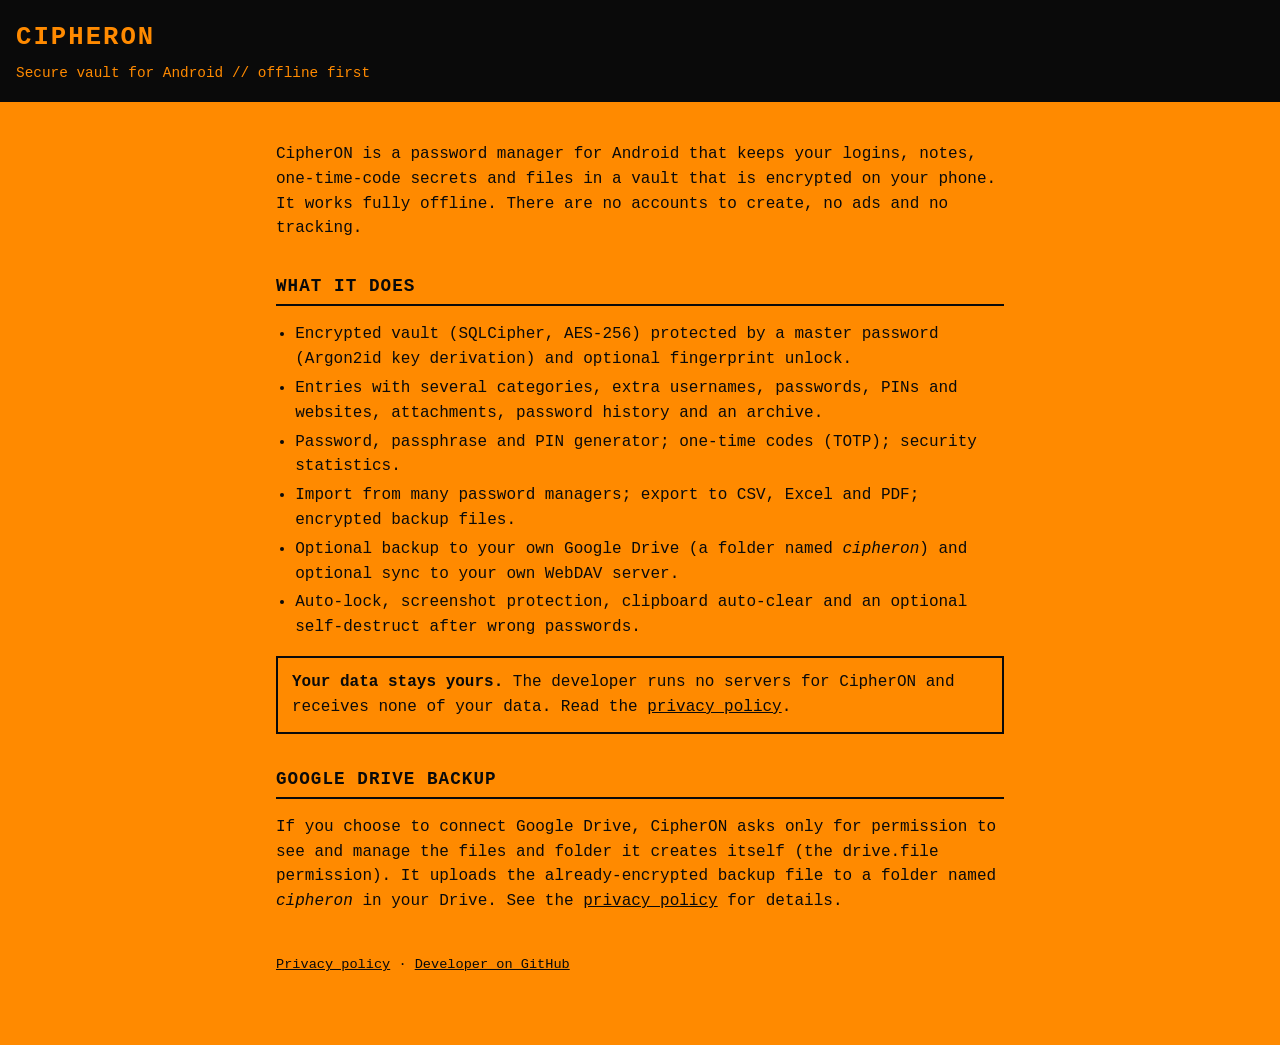
==== index.html @ db6829cb "CipherON homepage and privacy policy" ====
<!doctype html>
<html lang="en">
<head>
<meta charset="utf-8">
<meta name="viewport" content="width=device-width, initial-scale=1">
<title>CipherON - offline encrypted password manager for Android</title>
<meta name="description" content="CipherON is an offline-first password manager for Android. Your vault is encrypted on your phone; nothing is sent to the developer.">
<link rel="stylesheet" href="style.css">
</head>
<body>
<header>
  <h1>CIPHERON</h1>
  <p>Secure vault for Android // offline first</p>
</header>
<main>
  <p>CipherON is a password manager for Android that keeps your logins, notes, one-time-code secrets and files in a
  vault that is encrypted on your phone. It works fully offline. There are no accounts to create, no ads and no tracking.</p>

  <h2>What it does</h2>
  <ul>
    <li>Encrypted vault (SQLCipher, AES-256) protected by a master password (Argon2id key derivation) and optional fingerprint unlock.</li>
    <li>Entries with several categories, extra usernames, passwords, PINs and websites, attachments, password history and an archive.</li>
    <li>Password, passphrase and PIN generator; one-time codes (TOTP); security statistics.</li>
    <li>Import from many password managers; export to CSV, Excel and PDF; encrypted backup files.</li>
    <li>Optional backup to your own Google Drive (a folder named <em>cipheron</em>) and optional sync to your own WebDAV server.</li>
    <li>Auto-lock, screenshot protection, clipboard auto-clear and an optional self-destruct after wrong passwords.</li>
  </ul>

  <div class="box">
    <strong>Your data stays yours.</strong> The developer runs no servers for CipherON and receives none of your data.
    Read the <a href="privacy.html">privacy policy</a>.
  </div>

  <h2>Google Drive backup</h2>
  <p>If you choose to connect Google Drive, CipherON asks only for permission to see and manage the files and folder it
  creates itself (the <code>drive.file</code> permission). It uploads the already-encrypted backup file to a folder named
  <em>cipheron</em> in your Drive. See the <a href="privacy.html#google">privacy policy</a> for details.</p>

  <footer>
    <p><a href="privacy.html">Privacy policy</a> &middot; <a href="https://github.com/esw4">Developer on GitHub</a></p>
  </footer>
</main>
</body>
</html>
---- style.css ----
:root { --paper:#ff8a00; --ink:#0a0a0a; }
* { box-sizing: border-box; }
body { margin:0; background:var(--paper); color:var(--ink); font:16px/1.55 ui-monospace, "SF Mono", Menlo, Consolas, monospace; }
main { max-width:760px; margin:0 auto; padding:24px 16px 56px; }
header { background:var(--ink); color:var(--paper); padding:18px 16px; }
header h1 { margin:0; font-size:1.6rem; letter-spacing:.08em; }
header p { margin:4px 0 0; font-size:.9rem; }
h2 { margin:32px 0 8px; font-size:1.1rem; letter-spacing:.06em; text-transform:uppercase; border-bottom:2px solid var(--ink); padding-bottom:4px; }
a { color:var(--ink); }
ul { padding-left:1.2em; }
li { margin:4px 0; }
.box { border:2px solid var(--ink); padding:12px 14px; margin:16px 0; }
footer { margin-top:40px; font-size:.85rem; }
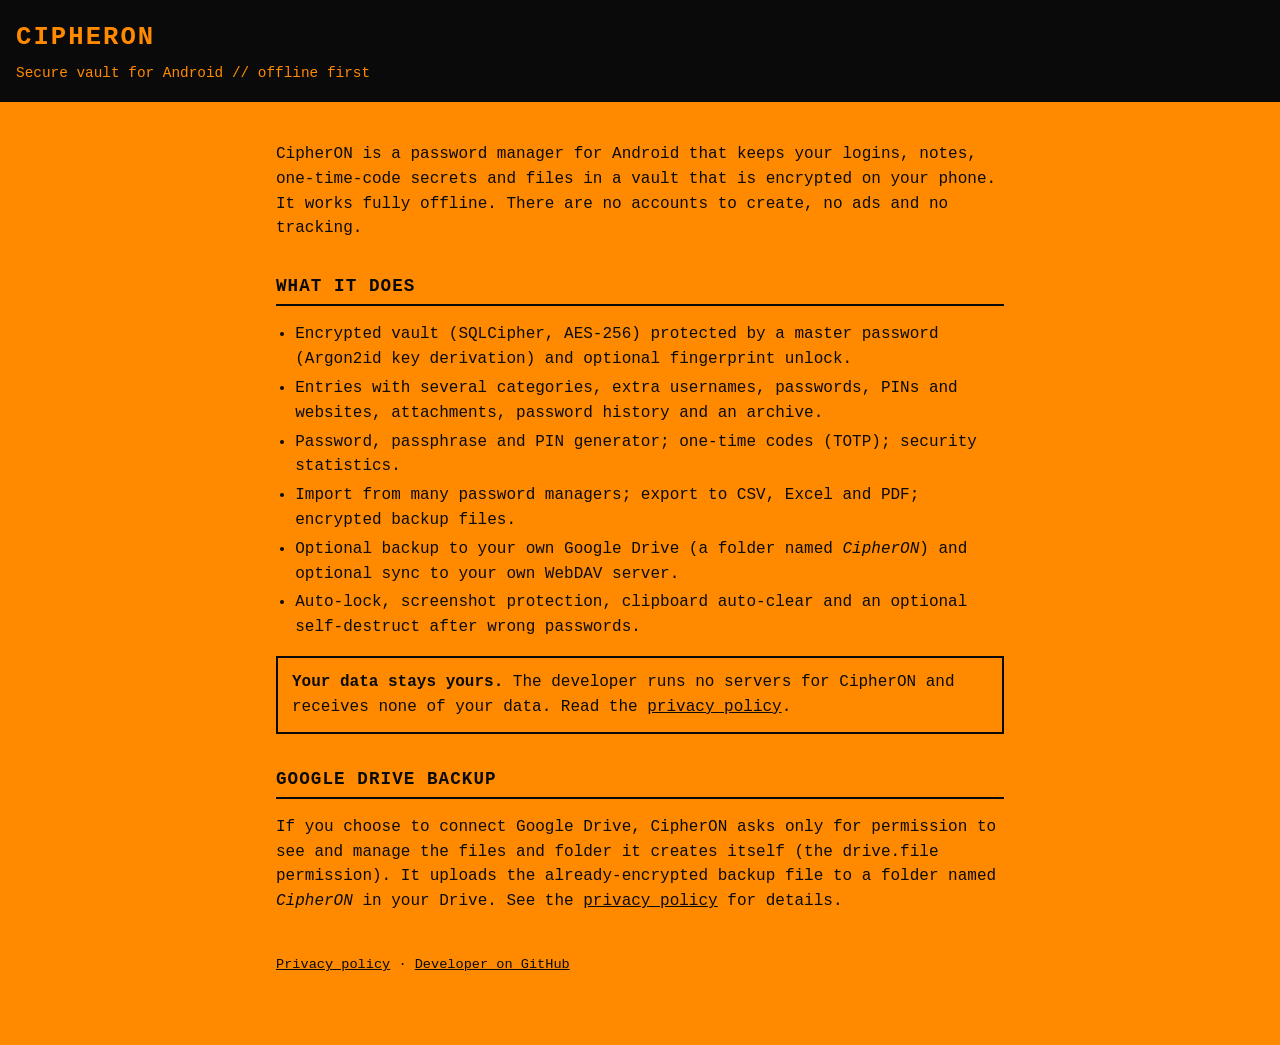
==== commit 0d531465: "Folder is named CipherON" ====
--- a/index.html
+++ b/index.html
@@ -22,7 +22,7 @@
     <li>Entries with several categories, extra usernames, passwords, PINs and websites, attachments, password history and an archive.</li>
     <li>Password, passphrase and PIN generator; one-time codes (TOTP); security statistics.</li>
     <li>Import from many password managers; export to CSV, Excel and PDF; encrypted backup files.</li>
-    <li>Optional backup to your own Google Drive (a folder named <em>cipheron</em>) and optional sync to your own WebDAV server.</li>
+    <li>Optional backup to your own Google Drive (a folder named <em>CipherON</em>) and optional sync to your own WebDAV server.</li>
     <li>Auto-lock, screenshot protection, clipboard auto-clear and an optional self-destruct after wrong passwords.</li>
   </ul>
 
@@ -34,7 +34,7 @@
   <h2>Google Drive backup</h2>
   <p>If you choose to connect Google Drive, CipherON asks only for permission to see and manage the files and folder it
   creates itself (the <code>drive.file</code> permission). It uploads the already-encrypted backup file to a folder named
-  <em>cipheron</em> in your Drive. See the <a href="privacy.html#google">privacy policy</a> for details.</p>
+  <em>CipherON</em> in your Drive. See the <a href="privacy.html#google">privacy policy</a> for details.</p>
 
   <footer>
     <p><a href="privacy.html">Privacy policy</a> &middot; <a href="https://github.com/esw4">Developer on GitHub</a></p>
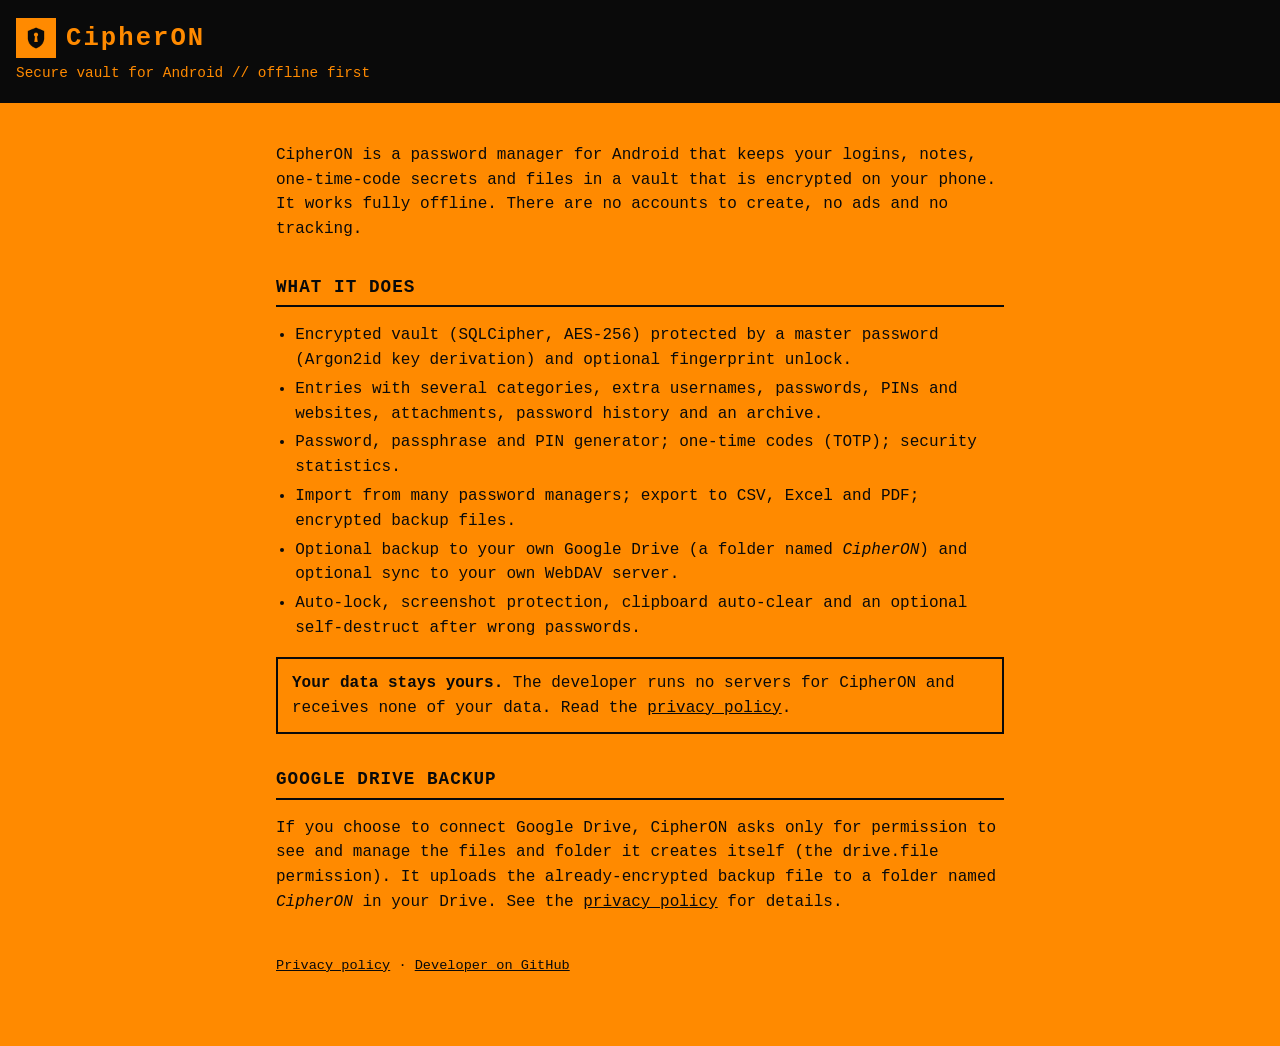
==== commit 972a30d3: "Show app name and logo in the header" ====
--- a/index.html
+++ b/index.html
@@ -9,7 +9,7 @@
 </head>
 <body>
 <header>
-  <h1>CIPHERON</h1>
+  <h1><img src="logo.png" alt="" width="40" height="40" style="vertical-align:middle;margin-right:10px">CipherON</h1>
   <p>Secure vault for Android // offline first</p>
 </header>
 <main>
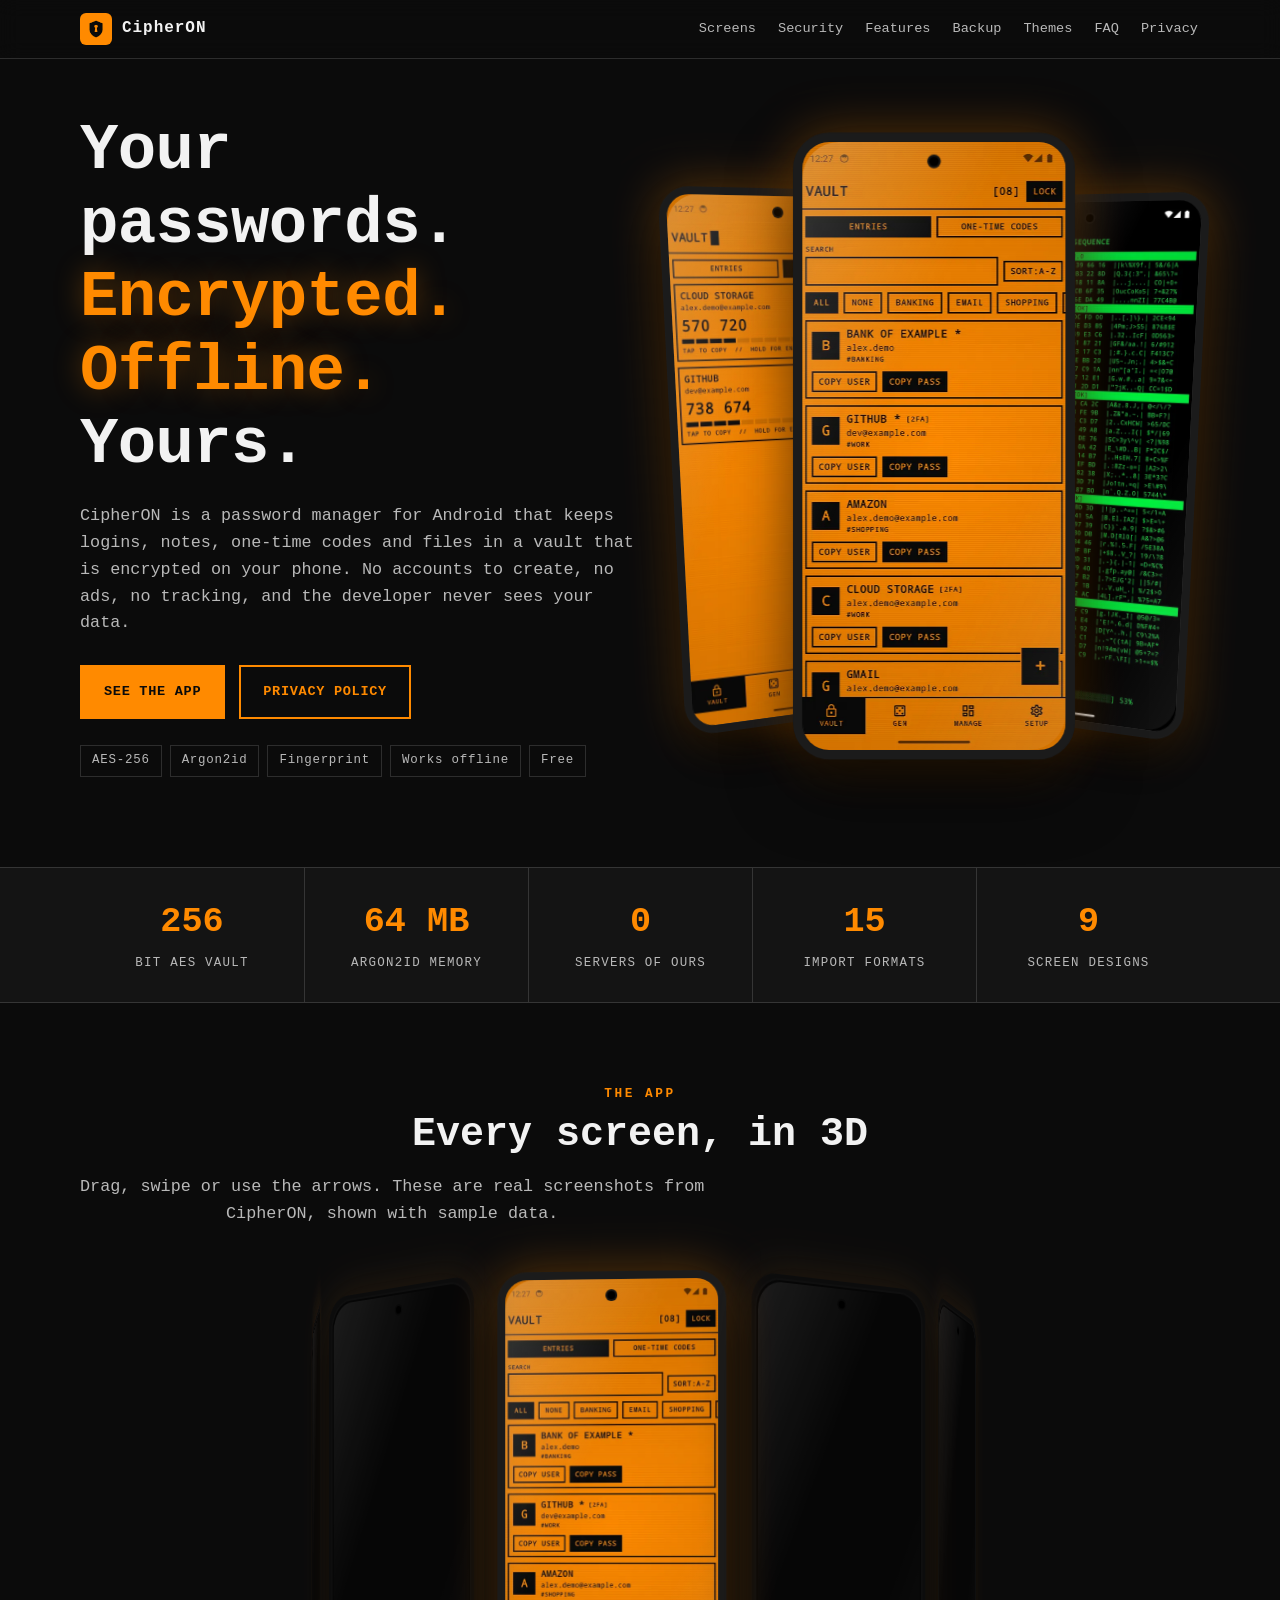
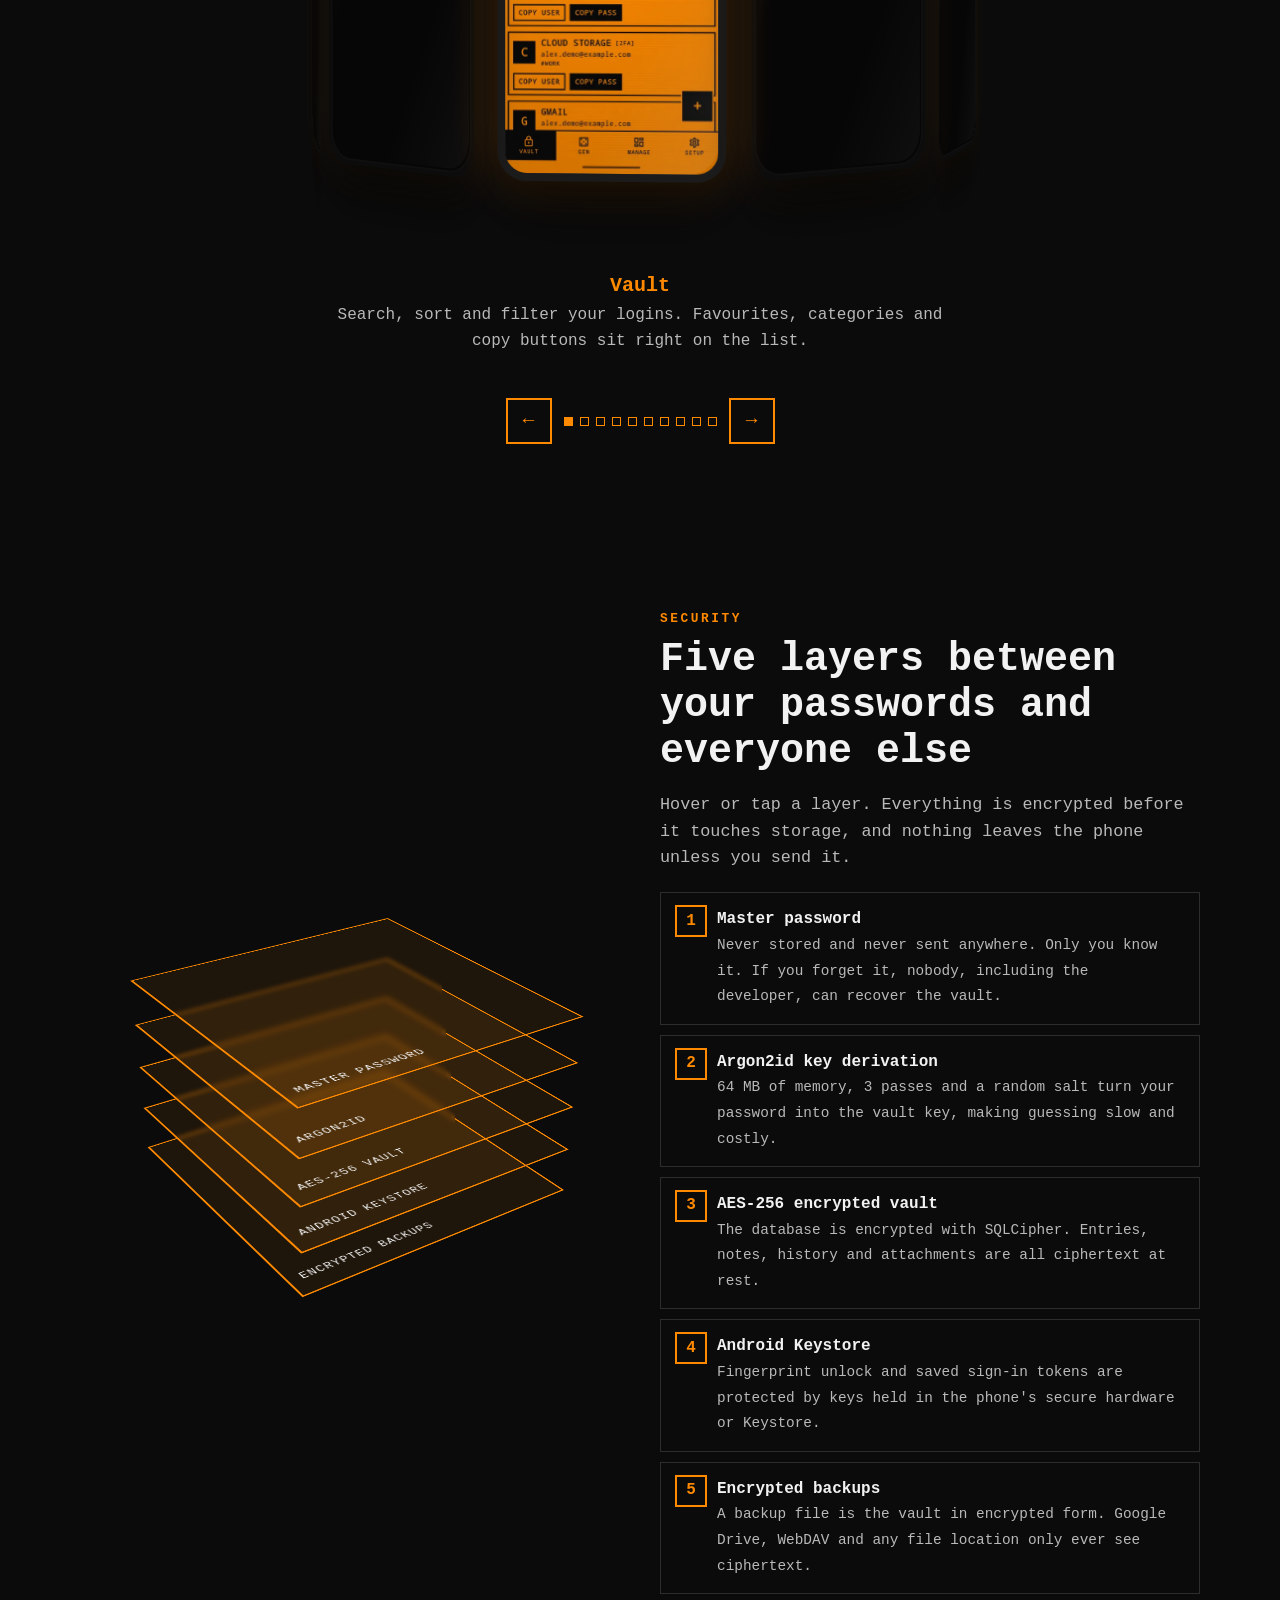
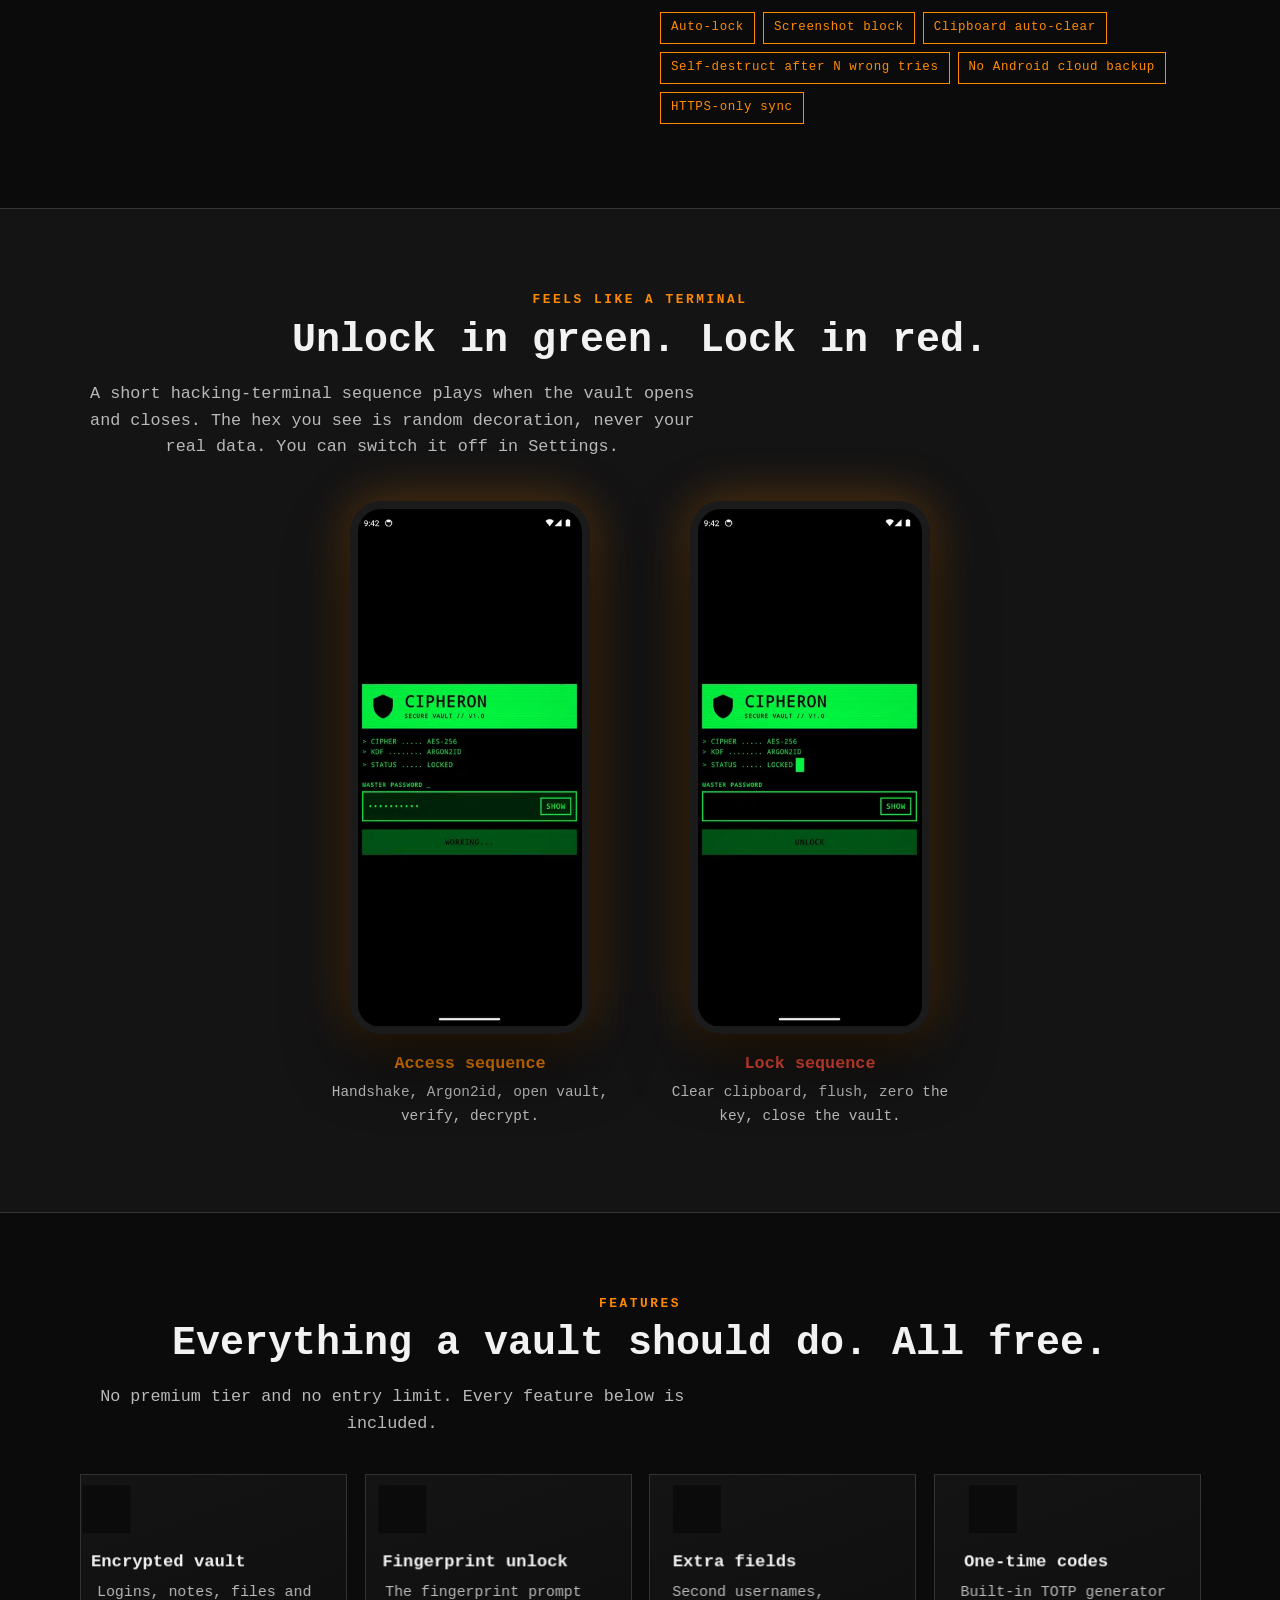
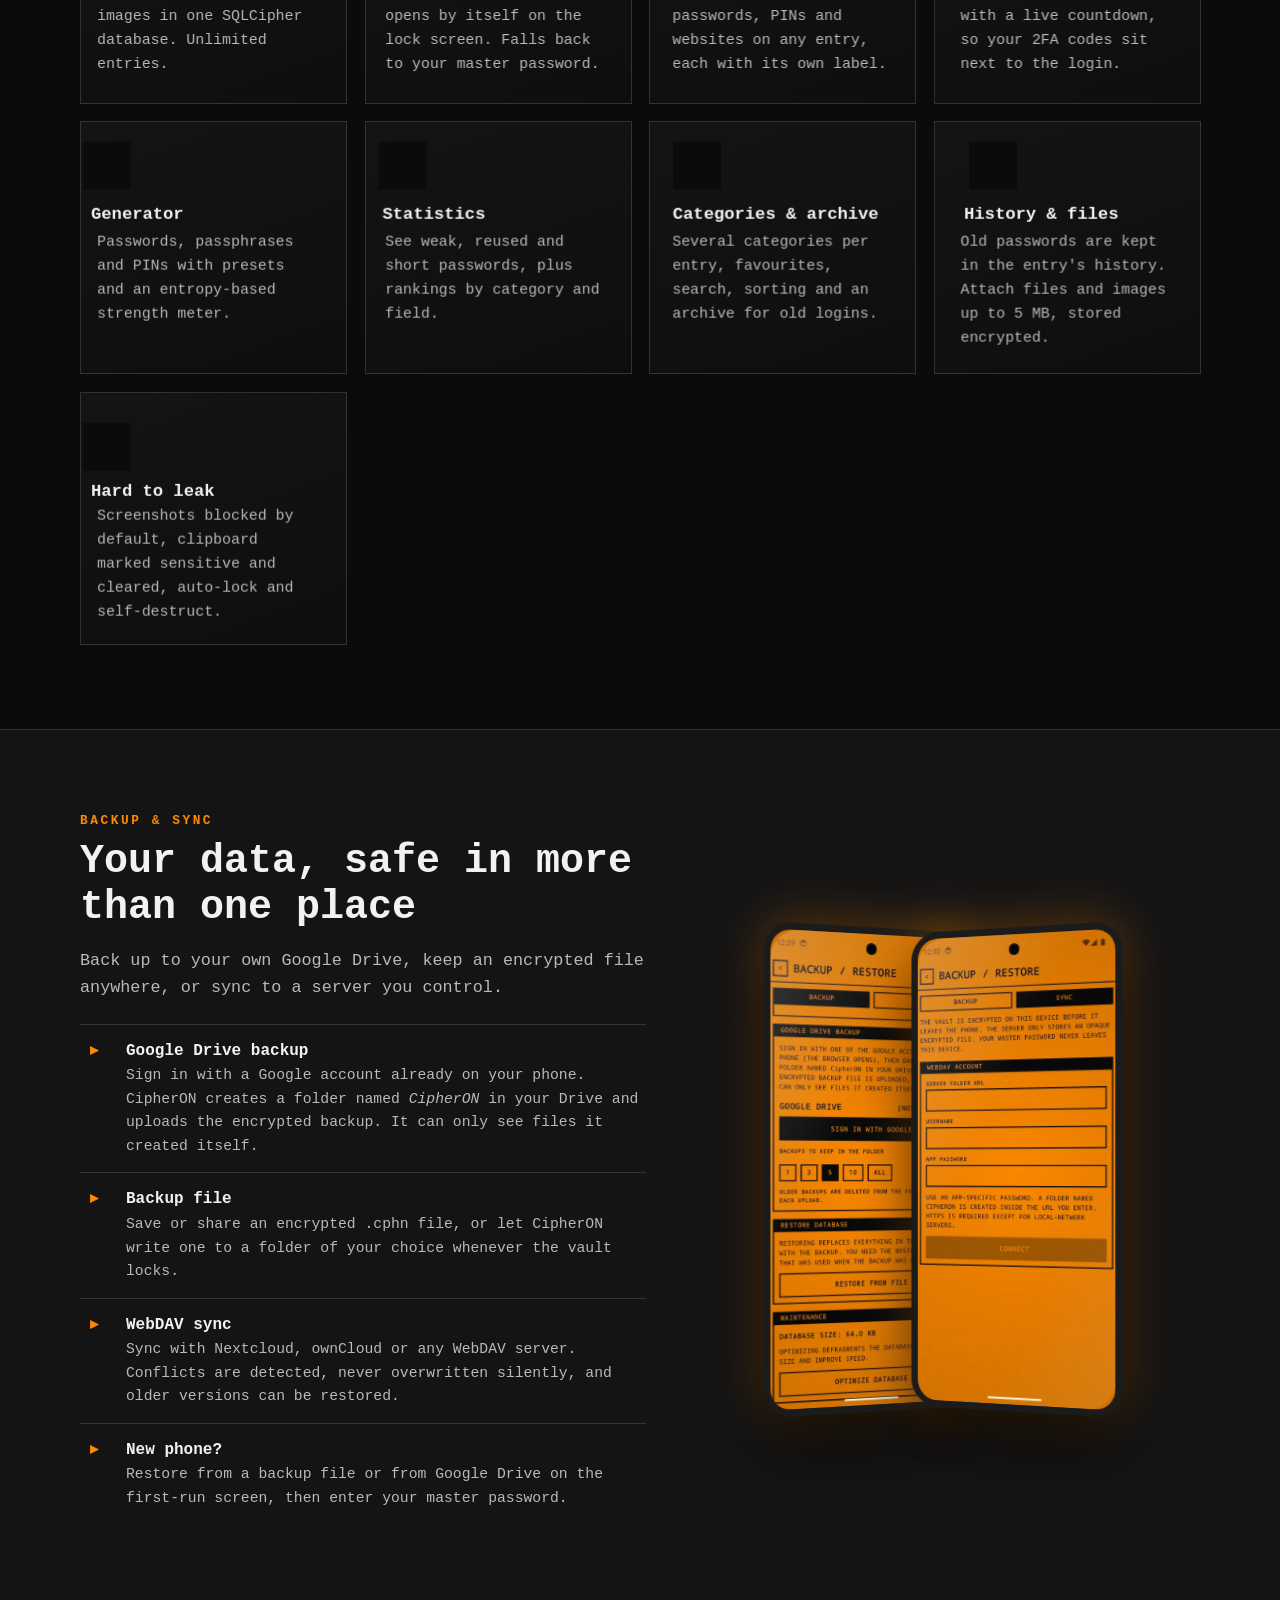
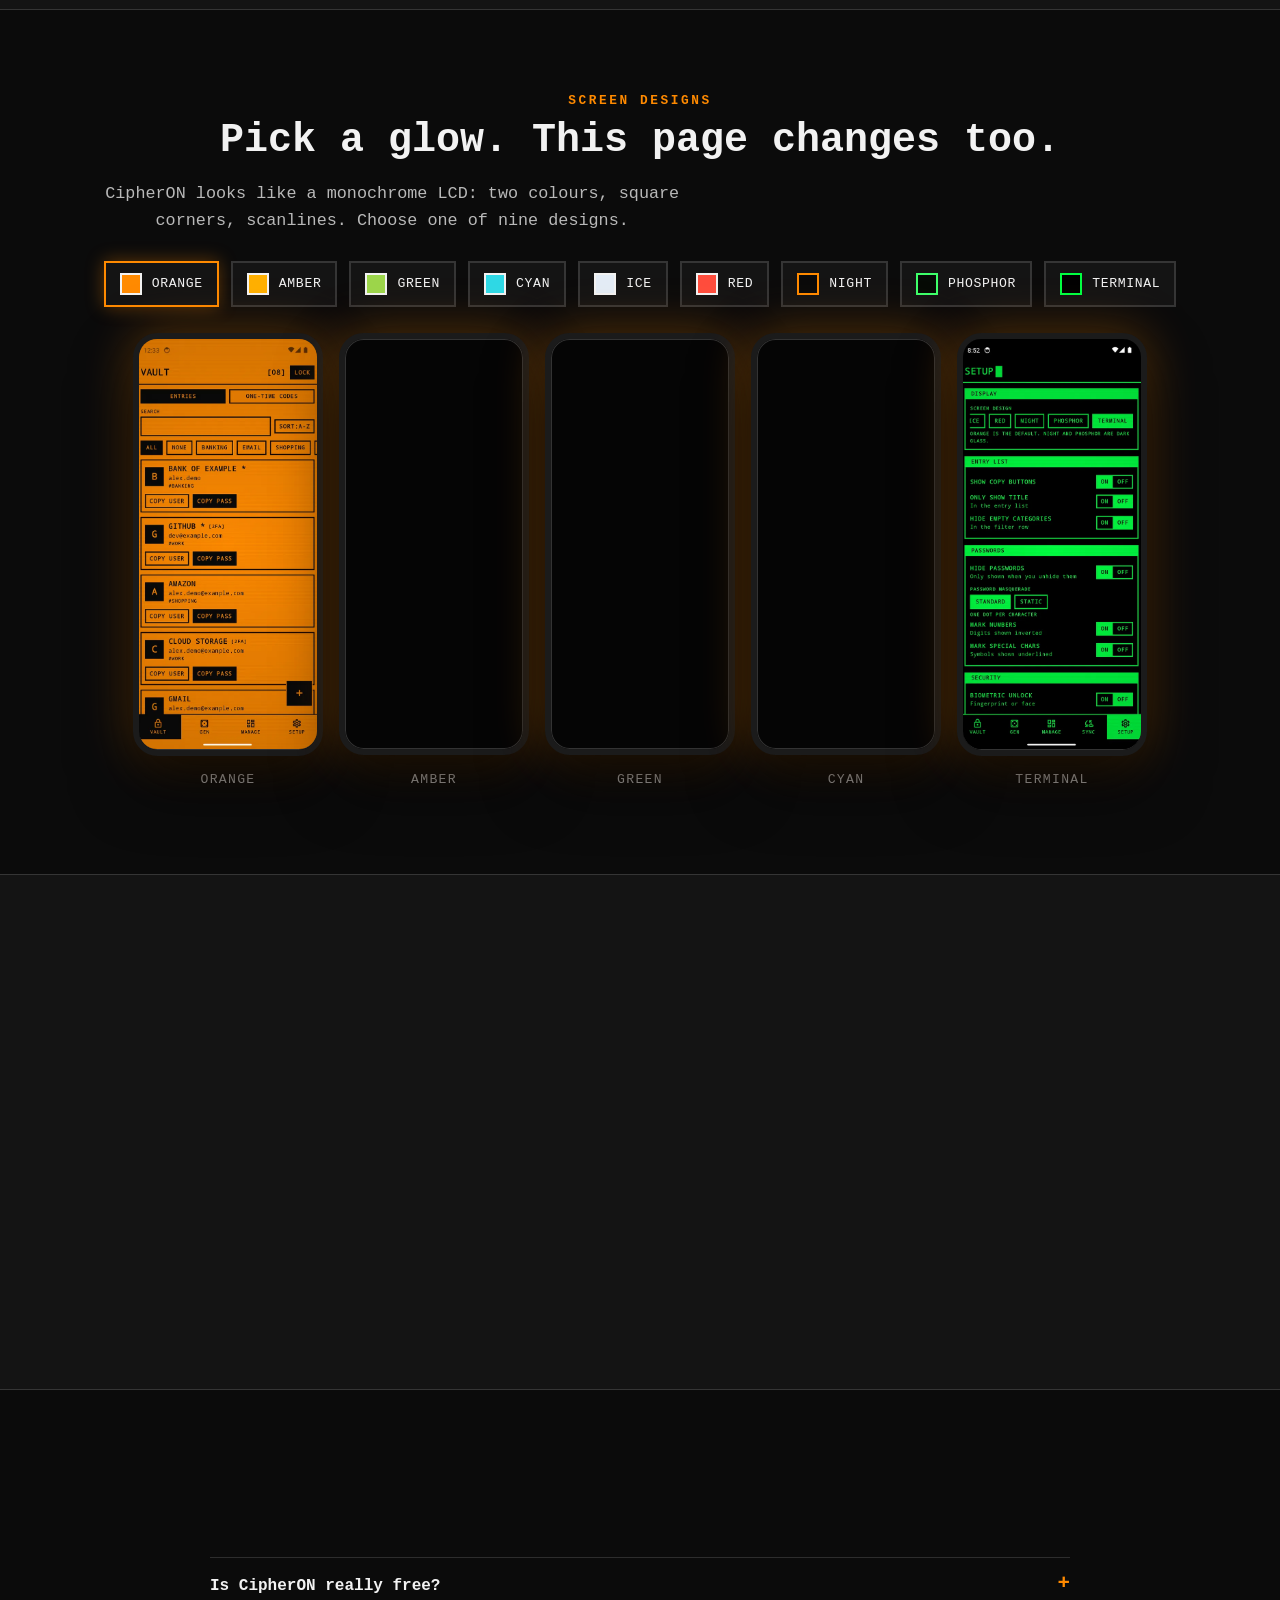
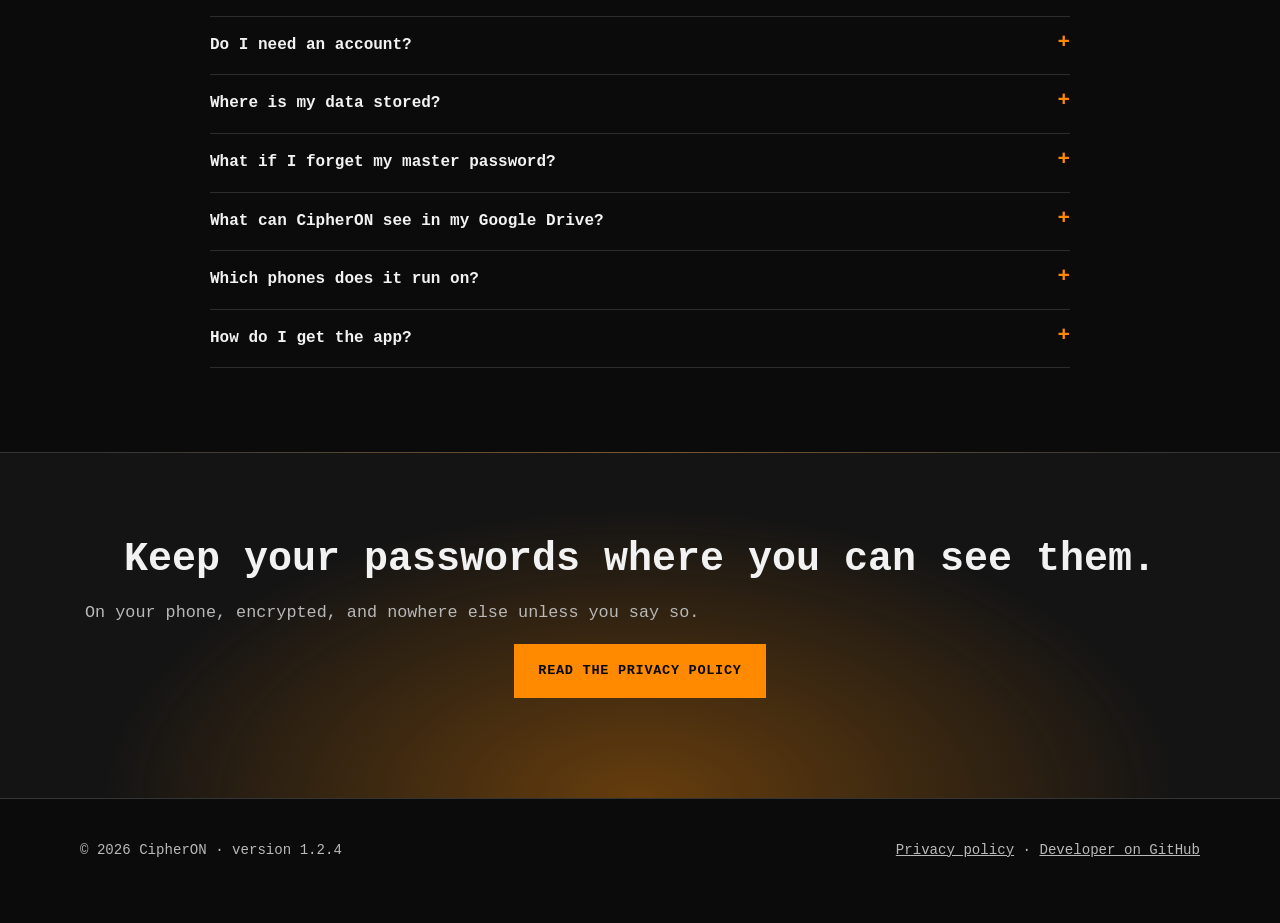
==== commit 64cb3e0a: "New 3D website: screens carousel, security layers, animations, themes" ====
--- a/index.html
+++ b/index.html
@@ -4,41 +4,261 @@
 <meta charset="utf-8">
 <meta name="viewport" content="width=device-width, initial-scale=1">
 <title>CipherON - offline encrypted password manager for Android</title>
-<meta name="description" content="CipherON is an offline-first password manager for Android. Your vault is encrypted on your phone; nothing is sent to the developer.">
+<meta name="description" content="CipherON is an offline-first password manager for Android. AES-256 encrypted vault, Argon2id, fingerprint unlock, one-time codes, optional Google Drive backup. No accounts, no ads, no tracking.">
+<meta name="theme-color" content="#0b0b0b">
+<link rel="icon" href="logo.png">
+<meta property="og:title" content="CipherON - offline encrypted password manager">
+<meta property="og:description" content="Your vault is encrypted on your phone. No accounts, no ads, no tracking.">
+<meta property="og:image" content="https://esw4.github.io/cipheron-site/logo.png">
 <link rel="stylesheet" href="style.css">
+<script type="application/ld+json">
+{"@context":"https://schema.org","@type":"SoftwareApplication","name":"CipherON","operatingSystem":"Android 8.0+","applicationCategory":"SecurityApplication","softwareVersion":"1.2.4","offers":{"@type":"Offer","price":"0","priceCurrency":"USD"},"description":"Offline-first encrypted password manager for Android."}
+</script>
 </head>
 <body>
-<header>
-  <h1><img src="logo.png" alt="" width="40" height="40" style="vertical-align:middle;margin-right:10px">CipherON</h1>
-  <p>Secure vault for Android // offline first</p>
-</header>
-<main>
-  <p>CipherON is a password manager for Android that keeps your logins, notes, one-time-code secrets and files in a
-  vault that is encrypted on your phone. It works fully offline. There are no accounts to create, no ads and no tracking.</p>
-
-  <h2>What it does</h2>
-  <ul>
-    <li>Encrypted vault (SQLCipher, AES-256) protected by a master password (Argon2id key derivation) and optional fingerprint unlock.</li>
-    <li>Entries with several categories, extra usernames, passwords, PINs and websites, attachments, password history and an archive.</li>
-    <li>Password, passphrase and PIN generator; one-time codes (TOTP); security statistics.</li>
-    <li>Import from many password managers; export to CSV, Excel and PDF; encrypted backup files.</li>
-    <li>Optional backup to your own Google Drive (a folder named <em>CipherON</em>) and optional sync to your own WebDAV server.</li>
-    <li>Auto-lock, screenshot protection, clipboard auto-clear and an optional self-destruct after wrong passwords.</li>
-  </ul>
-
-  <div class="box">
-    <strong>Your data stays yours.</strong> The developer runs no servers for CipherON and receives none of your data.
-    Read the <a href="privacy.html">privacy policy</a>.
-  </div>
-
-  <h2>Google Drive backup</h2>
-  <p>If you choose to connect Google Drive, CipherON asks only for permission to see and manage the files and folder it
-  creates itself (the <code>drive.file</code> permission). It uploads the already-encrypted backup file to a folder named
-  <em>CipherON</em> in your Drive. See the <a href="privacy.html#google">privacy policy</a> for details.</p>
-
-  <footer>
-    <p><a href="privacy.html">Privacy policy</a> &middot; <a href="https://github.com/esw4">Developer on GitHub</a></p>
-  </footer>
+<a class="skip" href="#main">Skip to content</a>
+
+<nav class="top" aria-label="Main">
+  <div class="wrap">
+    <a class="brand" href="#top"><img src="logo.png" alt="" width="32" height="32">CipherON</a>
+    <ul>
+      <li><a href="#screens">Screens</a></li>
+      <li><a href="#security">Security</a></li>
+      <li><a href="#features">Features</a></li>
+      <li><a href="#backup">Backup</a></li>
+      <li><a href="#themes">Themes</a></li>
+      <li><a href="#faq">FAQ</a></li>
+      <li><a href="privacy.html">Privacy</a></li>
+    </ul>
+  </div>
+</nav>
+
+<main id="main">
+
+<!-- ================= HERO ================= -->
+<section class="hero" id="top">
+  <div class="wrap">
+    <div>
+      <h1>Your passwords.<br><em>Encrypted. Offline.</em><br>Yours.</h1>
+      <p class="lead">CipherON is a password manager for Android that keeps logins, notes, one-time codes and files in a vault that is encrypted on your phone. No accounts to create, no ads, no tracking, and the developer never sees your data.</p>
+      <div class="row">
+        <a class="btn" href="#screens">See the app</a>
+        <a class="btn ghost" href="privacy.html">Privacy policy</a>
+      </div>
+      <div class="badges" aria-label="Highlights">
+        <span class="badge">AES-256</span><span class="badge">Argon2id</span><span class="badge">Fingerprint</span>
+        <span class="badge">Works offline</span><span class="badge">Free</span>
+      </div>
+    </div>
+    <div class="stage" aria-hidden="true">
+      <div class="floor"></div>
+      <div class="stack" id="stack">
+        <div class="phone p1"><span class="cam"></span><img src="img/otp.webp" alt="" width="540" height="1200"></div>
+        <div class="phone p2"><span class="cam"></span><img src="img/vault.webp" alt="" width="540" height="1200"></div>
+        <div class="phone p3"><span class="cam"></span><img src="img/terminal-unlock.webp" alt="" width="540" height="1200"></div>
+      </div>
+    </div>
+  </div>
+</section>
+
+<!-- ================= FACTS ================= -->
+<section class="facts" aria-label="Key facts">
+  <div class="wrap">
+    <div class="fact"><b data-n="256">0</b><span>bit AES vault</span></div>
+    <div class="fact"><b data-n="64" data-suf=" MB">0</b><span>Argon2id memory</span></div>
+    <div class="fact"><b data-n="0">0</b><span>servers of ours</span></div>
+    <div class="fact"><b data-n="15">0</b><span>import formats</span></div>
+    <div class="fact"><b data-n="9">0</b><span>screen designs</span></div>
+  </div>
+</section>
+
+<!-- ================= SCREENS ================= -->
+<section id="screens">
+  <div class="wrap">
+    <h2 class="center rv"><span class="tag">The app</span>Every screen, in 3D</h2>
+    <p class="lead center rv">Drag, swipe or use the arrows. These are real screenshots from CipherON, shown with sample data.</p>
+
+    <div class="carousel" id="carousel" role="group" aria-roledescription="carousel" aria-label="App screenshots">
+      <div class="ring" id="ring">
+        <div class="phone" data-t="Vault" data-d="Search, sort and filter your logins. Favourites, categories and copy buttons sit right on the list."><span class="cam"></span><img src="img/vault.webp" alt="Vault list with sample logins" loading="lazy" width="540" height="1200"></div>
+        <div class="phone" data-t="One-time codes" data-d="Live two-factor codes with a countdown. Tap to copy."><span class="cam"></span><img src="img/otp.webp" alt="One-time codes tab" loading="lazy" width="540" height="1200"></div>
+        <div class="phone" data-t="Entry details" data-d="Everything about a login in one view. Passwords stay masked until you choose to show them."><span class="cam"></span><img src="img/detail.webp" alt="Entry with username, password, website and one-time code" loading="lazy" width="540" height="1200"></div>
+        <div class="phone" data-t="Extra fields" data-d="Need a second username, a PIN or another website? Add as many as you like, each with its own label."><span class="cam"></span><img src="img/editor.webp" alt="Entry editor with extra username, PIN and website fields" loading="lazy" width="540" height="1200"></div>
+        <div class="phone" data-t="Generator" data-d="Strong passwords, passphrases and PINs, with a strength meter and presets."><span class="cam"></span><img src="img/generator.webp" alt="Password generator" loading="lazy" width="540" height="1200"></div>
+        <div class="phone" data-t="Statistics" data-d="Spot weak, reused and short passwords at a glance."><span class="cam"></span><img src="img/stats.webp" alt="Password statistics" loading="lazy" width="540" height="1200"></div>
+        <div class="phone" data-t="Manage" data-d="Categories, fields, archive, statistics, import/export and backup in one hub."><span class="cam"></span><img src="img/manage.webp" alt="Manage hub" loading="lazy" width="540" height="1200"></div>
+        <div class="phone" data-t="Google Drive backup" data-d="Back up your encrypted vault to a CipherON folder in your own Google Drive."><span class="cam"></span><img src="img/drive.webp" alt="Google Drive backup screen" loading="lazy" width="540" height="1200"></div>
+        <div class="phone" data-t="Sync" data-d="Optionally sync to your own WebDAV server, with conflict-safe versions."><span class="cam"></span><img src="img/sync.webp" alt="WebDAV sync screen" loading="lazy" width="540" height="1200"></div>
+        <div class="phone" data-t="Settings" data-d="Nine screen designs, auto-lock, biometrics, screenshot protection and more."><span class="cam"></span><img src="img/settings.webp" alt="Settings screen" loading="lazy" width="540" height="1200"></div>
+      </div>
+    </div>
+    <div class="cap" aria-live="polite"><h3 id="capT">Vault</h3><p id="capD"></p></div>
+    <div class="ctrls">
+      <button id="prev" aria-label="Previous screen">&larr;</button>
+      <div class="dots" id="dots" aria-hidden="true"></div>
+      <button id="next" aria-label="Next screen">&rarr;</button>
+    </div>
+  </div>
+</section>
+
+<!-- ================= SECURITY ================= -->
+<section id="security">
+  <div class="wrap sec">
+    <div class="layers rv" aria-hidden="true">
+      <div class="lstack" id="lstack">
+        <div class="layer" data-i="0">Encrypted backups</div>
+        <div class="layer" data-i="1">Android Keystore</div>
+        <div class="layer" data-i="2">AES-256 vault</div>
+        <div class="layer" data-i="3">Argon2id</div>
+        <div class="layer" data-i="4">Master password</div>
+      </div>
+    </div>
+    <div class="rv">
+      <h2><span class="tag">Security</span>Five layers between your passwords and everyone else</h2>
+      <p class="lead">Hover or tap a layer. Everything is encrypted before it touches storage, and nothing leaves the phone unless you send it.</p>
+      <ol id="slist">
+        <li data-i="4"><b>Master password</b><span>Never stored and never sent anywhere. Only you know it. If you forget it, nobody, including the developer, can recover the vault.</span></li>
+        <li data-i="3"><b>Argon2id key derivation</b><span>64 MB of memory, 3 passes and a random salt turn your password into the vault key, making guessing slow and costly.</span></li>
+        <li data-i="2"><b>AES-256 encrypted vault</b><span>The database is encrypted with SQLCipher. Entries, notes, history and attachments are all ciphertext at rest.</span></li>
+        <li data-i="1"><b>Android Keystore</b><span>Fingerprint unlock and saved sign-in tokens are protected by keys held in the phone's secure hardware or Keystore.</span></li>
+        <li data-i="0"><b>Encrypted backups</b><span>A backup file is the vault in encrypted form. Google Drive, WebDAV and any file location only ever see ciphertext.</span></li>
+      </ol>
+      <div class="chips">
+        <span class="chip">Auto-lock</span><span class="chip">Screenshot block</span><span class="chip">Clipboard auto-clear</span>
+        <span class="chip">Self-destruct after N wrong tries</span><span class="chip">No Android cloud backup</span><span class="chip">HTTPS-only sync</span>
+      </div>
+    </div>
+  </div>
+</section>
+
+<!-- ================= ANIMATIONS ================= -->
+<section id="terminal" style="background:var(--bg2);border-block:1px solid var(--line)">
+  <div class="wrap">
+    <h2 class="center rv"><span class="tag">Feels like a terminal</span>Unlock in green. Lock in red.</h2>
+    <p class="lead center rv">A short hacking-terminal sequence plays when the vault opens and closes. The hex you see is random decoration, never your real data. You can switch it off in Settings.</p>
+    <div class="anim">
+      <figure class="rv" data-tilt>
+        <div class="phone"><span class="cam"></span><img src="img/unlock-anim.webp" alt="Unlock animation: terminal text scrolls, then ACCESS GRANTED" loading="lazy" width="360" height="800"></div>
+        <figcaption><b>Access sequence</b>Handshake, Argon2id, open vault, verify, decrypt.</figcaption>
+      </figure>
+      <figure class="red rv" data-tilt>
+        <div class="phone"><span class="cam"></span><img src="img/lock-anim.webp" alt="Lock animation in red: terminal text scrolls, then VAULT LOCKED" loading="lazy" width="360" height="800"></div>
+        <figcaption><b>Lock sequence</b>Clear clipboard, flush, zero the key, close the vault.</figcaption>
+      </figure>
+    </div>
+  </div>
+</section>
+
+<!-- ================= FEATURES ================= -->
+<section id="features">
+  <div class="wrap">
+    <h2 class="center rv"><span class="tag">Features</span>Everything a vault should do. All free.</h2>
+    <p class="lead center rv">No premium tier and no entry limit. Every feature below is included.</p>
+    <div class="cards" id="cards">
+      <article class="card rv" data-tilt><div class="ic"><svg viewBox="0 0 24 24"><rect x="4" y="10" width="16" height="11"/><path d="M8 10V7a4 4 0 018 0v3"/></svg></div><h3>Encrypted vault</h3><p>Logins, notes, files and images in one SQLCipher database. Unlimited entries.</p></article>
+      <article class="card rv" data-tilt><div class="ic"><svg viewBox="0 0 24 24"><path d="M12 3a5 5 0 00-5 5v3H5v10h14V11h-2V8a5 5 0 00-5-5z"/></svg></div><h3>Fingerprint unlock</h3><p>The fingerprint prompt opens by itself on the lock screen. Falls back to your master password.</p></article>
+      <article class="card rv" data-tilt><div class="ic"><svg viewBox="0 0 24 24"><path d="M4 6h16M4 12h16M4 18h10"/><path d="M18 15v6M15 18h6"/></svg></div><h3>Extra fields</h3><p>Second usernames, passwords, PINs and websites on any entry, each with its own label.</p></article>
+      <article class="card rv" data-tilt><div class="ic"><svg viewBox="0 0 24 24"><circle cx="12" cy="12" r="9"/><path d="M12 7v5l3 2"/></svg></div><h3>One-time codes</h3><p>Built-in TOTP generator with a live countdown, so your 2FA codes sit next to the login.</p></article>
+      <article class="card rv" data-tilt><div class="ic"><svg viewBox="0 0 24 24"><path d="M5 12l5 5L20 6"/></svg></div><h3>Generator</h3><p>Passwords, passphrases and PINs with presets and an entropy-based strength meter.</p></article>
+      <article class="card rv" data-tilt><div class="ic"><svg viewBox="0 0 24 24"><path d="M4 20V10M10 20V4M16 20v-8M22 20H2"/></svg></div><h3>Statistics</h3><p>See weak, reused and short passwords, plus rankings by category and field.</p></article>
+      <article class="card rv" data-tilt><div class="ic"><svg viewBox="0 0 24 24"><path d="M3 7h7l2 2h9v11H3z"/></svg></div><h3>Categories &amp; archive</h3><p>Several categories per entry, favourites, search, sorting and an archive for old logins.</p></article>
+      <article class="card rv" data-tilt><div class="ic"><svg viewBox="0 0 24 24"><path d="M12 3v12M7 10l5 5 5-5M4 21h16"/></svg></div><h3>History &amp; files</h3><p>Old passwords are kept in the entry's history. Attach files and images up to 5 MB, stored encrypted.</p></article>
+      <article class="card rv" data-tilt><div class="ic"><svg viewBox="0 0 24 24"><path d="M12 3l8 3v6c0 5-3.5 8-8 9-4.5-1-8-4-8-9V6z"/></svg></div><h3>Hard to leak</h3><p>Screenshots blocked by default, clipboard marked sensitive and cleared, auto-lock and self-destruct.</p></article>
+    </div>
+  </div>
+</section>
+
+<!-- ================= BACKUP ================= -->
+<section id="backup" style="background:var(--bg2);border-block:1px solid var(--line)">
+  <div class="wrap bk">
+    <div class="rv">
+      <h2><span class="tag">Backup &amp; sync</span>Your data, safe in more than one place</h2>
+      <p class="lead">Back up to your own Google Drive, keep an encrypted file anywhere, or sync to a server you control.</p>
+      <ul class="steps">
+        <li><b>Google Drive backup</b><span>Sign in with a Google account already on your phone. CipherON creates a folder named <em>CipherON</em> in your Drive and uploads the encrypted backup. It can only see files it created itself.</span></li>
+        <li><b>Backup file</b><span>Save or share an encrypted <code>.cphn</code> file, or let CipherON write one to a folder of your choice whenever the vault locks.</span></li>
+        <li><b>WebDAV sync</b><span>Sync with Nextcloud, ownCloud or any WebDAV server. Conflicts are detected, never overwritten silently, and older versions can be restored.</span></li>
+        <li><b>New phone?</b><span>Restore from a backup file or from Google Drive on the first-run screen, then enter your master password.</span></li>
+      </ul>
+    </div>
+    <div class="pair rv" data-tilt-pair>
+      <div class="phone"><span class="cam"></span><img src="img/drive.webp" alt="Google Drive backup screen" loading="lazy" width="540" height="1200"></div>
+      <div class="phone"><span class="cam"></span><img src="img/sync.webp" alt="WebDAV sync screen" loading="lazy" width="540" height="1200"></div>
+    </div>
+  </div>
+</section>
+
+<!-- ================= THEMES ================= -->
+<section id="themes">
+  <div class="wrap">
+    <h2 class="center rv"><span class="tag">Screen designs</span>Pick a glow. This page changes too.</h2>
+    <p class="lead center rv">CipherON looks like a monochrome LCD: two colours, square corners, scanlines. Choose one of nine designs.</p>
+    <div class="sw" id="sw" role="group" aria-label="Colour design" style="justify-content:center">
+      <button data-a="#ff8a00" data-o="#0a0a0a" aria-pressed="true"><i style="background:#ff8a00"></i>Orange</button>
+      <button data-a="#ffb000" data-o="#1a1000"><i style="background:#ffb000"></i>Amber</button>
+      <button data-a="#9cd64b" data-o="#0b1a00"><i style="background:#9cd64b"></i>Green</button>
+      <button data-a="#2ed9e6" data-o="#00181a"><i style="background:#2ed9e6"></i>Cyan</button>
+      <button data-a="#e3ecf6" data-o="#0a1a2a"><i style="background:#e3ecf6"></i>Ice</button>
+      <button data-a="#ff4d3d" data-o="#1a0000"><i style="background:#ff4d3d"></i>Red</button>
+      <button data-a="#ff8a00" data-o="#0a0a0a"><i style="background:#0a0a0a;border-color:#ff8a00"></i>Night</button>
+      <button data-a="#3dff6a" data-o="#050a05"><i style="background:#050a05;border-color:#3dff6a"></i>Phosphor</button>
+      <button data-a="#00ff41" data-o="#000000"><i style="background:#000;border-color:#00ff41"></i>Terminal</button>
+    </div>
+    <div class="fan" data-tilt-pair>
+      <figure class="rv"><div class="phone"><span class="cam"></span><img src="img/pal-orange.webp" alt="Orange design" loading="lazy" width="540" height="1200"></div><figcaption>Orange</figcaption></figure>
+      <figure class="rv"><div class="phone"><span class="cam"></span><img src="img/pal-amber.webp" alt="Amber design" loading="lazy" width="540" height="1200"></div><figcaption>Amber</figcaption></figure>
+      <figure class="rv"><div class="phone"><span class="cam"></span><img src="img/pal-green.webp" alt="Green design" loading="lazy" width="540" height="1200"></div><figcaption>Green</figcaption></figure>
+      <figure class="rv"><div class="phone"><span class="cam"></span><img src="img/pal-cyan.webp" alt="Cyan design" loading="lazy" width="540" height="1200"></div><figcaption>Cyan</figcaption></figure>
+      <figure class="rv"><div class="phone"><span class="cam"></span><img src="img/terminal-settings.webp" alt="Terminal design: black with green text" loading="lazy" width="540" height="1200"></div><figcaption>Terminal</figcaption></figure>
+    </div>
+  </div>
+</section>
+
+<!-- ================= IMPORT / EXPORT ================= -->
+<section id="data" style="background:var(--bg2);border-block:1px solid var(--line)">
+  <div class="wrap">
+    <h2 class="center rv"><span class="tag">Moving in and out</span>Bring your passwords. Take them with you.</h2>
+    <div class="cols rv">
+      <div><h3>Import from</h3><ul><li>Bitwarden (JSON, CSV)</li><li>1Password, LastPass, Dashlane</li><li>Enpass, Keeper, NordPass</li><li>Proton Pass, RoboForm</li><li>Google / Chrome passwords</li><li>KeePass (XML export)</li><li>Any generic CSV or Excel file</li></ul></div>
+      <div><h3>Review before it lands</h3><ul><li>See what is new, identical or in conflict</li><li>Keep mine, use imported, or keep both</li><li>Replaced passwords stay in history</li><li>Optionally restore categories and one-time secrets</li></ul></div>
+      <div><h3>Export to</h3><ul><li>CSV, with your choice of delimiter</li><li>Encrypted CSV (AES-128, 192 or 256)</li><li>Excel (XLSX)</li><li>PDF</li><li>Encrypted backup file</li></ul></div>
+    </div>
+  </div>
+</section>
+
+<!-- ================= FAQ ================= -->
+<section id="faq">
+  <div class="wrap" style="max-width:860px">
+    <h2 class="center rv"><span class="tag">Questions</span>Good to know</h2>
+    <div class="rv">
+      <details><summary>Is CipherON really free?</summary><p>Yes. There is no premium tier, no entry limit and no advertising. Every feature on this page is included.</p></details>
+      <details><summary>Do I need an account?</summary><p>No. You create a master password on your phone and that is all. The optional Google Drive backup uses your own Google account, only if you choose to connect it.</p></details>
+      <details><summary>Where is my data stored?</summary><p>In an encrypted database inside the app on your phone. The developer runs no servers for CipherON and receives no data. Backups go only where you send them.</p></details>
+      <details><summary>What if I forget my master password?</summary><p>It cannot be recovered. The password is never stored, and the vault key is derived from it. Keep it safe, and keep an encrypted backup.</p></details>
+      <details><summary>What can CipherON see in my Google Drive?</summary><p>Only the folder and backup files it creates itself (the <code>drive.file</code> permission). It cannot read the rest of your Drive. You can remove access at any time at myaccount.google.com/permissions.</p></details>
+      <details><summary>Which phones does it run on?</summary><p>Android 8.0 or newer.</p></details>
+      <details><summary>How do I get the app?</summary><p>CipherON is currently shared as a direct install file. Contact the developer through the GitHub profile in the footer.</p></details>
+    </div>
+  </div>
+</section>
+
+<section class="cta">
+  <div class="wrap">
+    <h2 class="rv">Keep your passwords where you can see them.</h2>
+    <p class="lead center rv">On your phone, encrypted, and nowhere else unless you say so.</p>
+    <p class="rv"><a class="btn" href="privacy.html">Read the privacy policy</a></p>
+  </div>
+</section>
+
 </main>
+
+<footer>
+  <div class="wrap">
+    <span>&copy; 2026 CipherON &middot; version 1.2.4</span>
+    <span><a href="privacy.html">Privacy policy</a> &middot; <a href="https://github.com/esw4">Developer on GitHub</a></span>
+  </div>
+</footer>
+
+<script src="app.js"></script>
 </body>
 </html>
--- a/style.css
+++ b/style.css
@@ -1,13 +1,205 @@
-:root { --paper:#ff8a00; --ink:#0a0a0a; }
-* { box-sizing: border-box; }
-body { margin:0; background:var(--paper); color:var(--ink); font:16px/1.55 ui-monospace, "SF Mono", Menlo, Consolas, monospace; }
-main { max-width:760px; margin:0 auto; padding:24px 16px 56px; }
-header { background:var(--ink); color:var(--paper); padding:18px 16px; }
-header h1 { margin:0; font-size:1.6rem; letter-spacing:.08em; }
-header p { margin:4px 0 0; font-size:.9rem; }
-h2 { margin:32px 0 8px; font-size:1.1rem; letter-spacing:.06em; text-transform:uppercase; border-bottom:2px solid var(--ink); padding-bottom:4px; }
-a { color:var(--ink); }
-ul { padding-left:1.2em; }
-li { margin:4px 0; }
-.box { border:2px solid var(--ink); padding:12px 14px; margin:16px 0; }
-footer { margin-top:40px; font-size:.85rem; }
+/* CipherON site: dark stage, orange LCD accents, CSS 3D (no libraries). */
+:root{
+  --bg:#0b0b0b; --bg2:#141414; --fg:#f2f2f2; --muted:#b9b9b9; --accent:#ff8a00; --on-accent:#0a0a0a;
+  --line:rgba(255,255,255,.14); --glow:rgba(255,138,0,.35);
+  --mono: ui-monospace,"SF Mono",Menlo,Consolas,"Liberation Mono",monospace;
+}
+*{box-sizing:border-box}
+html{scroll-behavior:smooth;-webkit-text-size-adjust:100%}
+body{margin:0;background:var(--bg);color:var(--fg);font:16px/1.6 var(--mono);overflow-x:hidden}
+img{max-width:100%}
+a{color:var(--accent)}
+:focus-visible{outline:3px solid var(--accent);outline-offset:3px}
+.wrap{width:min(1120px,100% - 32px);margin:0 auto}
+.skip{position:absolute;left:-999px;top:8px;background:var(--accent);color:var(--on-accent);padding:8px 12px;z-index:100}
+.skip:focus{left:8px}
+
+/* ---------- nav ---------- */
+nav.top{position:sticky;top:0;z-index:50;background:rgba(11,11,11,.82);backdrop-filter:blur(10px);-webkit-backdrop-filter:blur(10px);border-bottom:1px solid var(--line)}
+nav.top .wrap{display:flex;align-items:center;gap:20px;min-height:58px}
+.brand{display:flex;align-items:center;gap:10px;color:var(--fg);text-decoration:none;font-weight:700;letter-spacing:.06em}
+.brand img{width:32px;height:32px;border-radius:6px}
+nav.top ul{display:flex;gap:18px;list-style:none;margin:0 0 0 auto;padding:0;font-size:.85rem}
+nav.top ul a{color:var(--muted);text-decoration:none;padding:6px 2px}
+nav.top ul a:hover{color:var(--accent)}
+@media (max-width:820px){nav.top ul{display:none}}
+
+/* ---------- buttons ---------- */
+.btn{display:inline-block;font:inherit;font-weight:700;letter-spacing:.05em;text-transform:uppercase;font-size:.85rem;padding:14px 22px;border:2px solid var(--accent);background:var(--accent);color:var(--on-accent);text-decoration:none;cursor:pointer;transition:transform .2s,box-shadow .2s}
+.btn:hover{transform:translate(-3px,-3px);box-shadow:5px 5px 0 var(--fg)}
+.btn.ghost{background:transparent;color:var(--accent)}
+.row{display:flex;flex-wrap:wrap;gap:14px}
+
+/* ---------- sections ---------- */
+section{padding:84px 0;position:relative}
+h1,h2,h3{line-height:1.15;margin:0}
+h1{font-size:clamp(2.1rem,5.4vw,4rem);letter-spacing:-.01em}
+h2{font-size:clamp(1.6rem,3.6vw,2.5rem);margin-bottom:12px}
+h2 .tag{display:block;font-size:.8rem;letter-spacing:.2em;color:var(--accent);margin-bottom:10px;text-transform:uppercase}
+.lead{color:var(--muted);max-width:62ch;font-size:1.05rem}
+.accent{color:var(--accent)}
+.center{text-align:center}.center .lead{margin-inline:auto}
+
+/* reveal on scroll */
+.rv{opacity:0;transform:translate3d(0,40px,0) rotateX(12deg);transition:opacity .8s ease,transform .8s cubic-bezier(.2,.7,.2,1)}
+.rv.in{opacity:1;transform:none}
+
+/* ---------- phone (3D device) ---------- */
+.phone{--w:230px;position:relative;width:var(--w);aspect-ratio:9/20;border-radius:calc(var(--w)*.13);background:#050505;border:calc(var(--w)*.035) solid #1b1b1b;box-shadow:0 0 0 1px #333 inset,0 30px 60px rgba(0,0,0,.65),0 0 50px var(--glow);transform-style:preserve-3d}
+.phone::before{content:"";position:absolute;inset:-2px;border-radius:inherit;background:#0e0e0e;transform:translateZ(-14px);box-shadow:0 0 0 2px #222}
+.phone::after{content:"";position:absolute;inset:0;border-radius:inherit;pointer-events:none;background:linear-gradient(115deg,rgba(255,255,255,.2),rgba(255,255,255,0) 38%,rgba(255,255,255,0) 70%,rgba(255,255,255,.08))}
+.phone img{display:block;width:100%;height:100%;object-fit:cover;border-radius:calc(var(--w)*.095)}
+.phone .cam{position:absolute;top:2.4%;left:50%;width:3.6%;aspect-ratio:1;border-radius:50%;background:#000;transform:translateX(-50%);box-shadow:0 0 0 2px #151515;z-index:2}
+
+/* ---------- hero ---------- */
+.hero{padding:56px 0 90px;overflow:hidden}
+.hero .wrap{display:grid;grid-template-columns:1.05fr 1fr;gap:30px;align-items:center}
+.hero h1 em{font-style:normal;color:var(--accent);text-shadow:0 0 28px var(--glow)}
+.hero p.lead{margin:20px 0 28px}
+.badges{display:flex;flex-wrap:wrap;gap:8px;margin-top:26px}
+.badge{border:1px solid var(--line);padding:5px 11px;font-size:.78rem;letter-spacing:.06em;color:var(--muted)}
+.stage{perspective:1400px;height:640px;display:grid;place-items:center;position:relative}
+.stack{position:relative;width:100%;height:100%;transform-style:preserve-3d;transition:transform .15s ease-out}
+.stack .phone{position:absolute;left:50%;top:50%;animation:float 7s ease-in-out infinite}
+.stack .p1{--w:250px;margin:-278px 0 0 -125px;transform:translate3d(-150px,10px,-60px) rotateY(24deg) rotateZ(-3deg)}
+.stack .p2{--w:270px;margin:-300px 0 0 -135px;transform:translate3d(0,0,60px);animation-delay:-2s;z-index:3}
+.stack .p3{--w:250px;margin:-278px 0 0 -125px;transform:translate3d(150px,16px,-60px) rotateY(-24deg) rotateZ(3deg);animation-delay:-4s}
+@keyframes float{0%,100%{translate:0 0}50%{translate:0 -14px}}
+.floor{position:absolute;left:50%;bottom:20px;width:520px;height:60px;margin-left:-260px;background:radial-gradient(closest-side,rgba(255,138,0,.4),transparent);filter:blur(8px)}
+@media (max-width:900px){
+  .hero .wrap{grid-template-columns:1fr}
+  .stage{height:520px}
+  .stack .p1{--w:190px;margin:-211px 0 0 -95px;transform:translate3d(-105px,8px,-40px) rotateY(22deg)}
+  .stack .p2{--w:210px;margin:-233px 0 0 -105px}
+  .stack .p3{--w:190px;margin:-211px 0 0 -95px;transform:translate3d(105px,12px,-40px) rotateY(-22deg)}
+  .floor{width:340px;margin-left:-170px}
+}
+@media (max-width:420px){
+  .stack .p1,.stack .p3{--w:150px;margin:-167px 0 0 -75px}
+  .stack .p1{transform:translate3d(-82px,8px,-40px) rotateY(22deg)}
+  .stack .p3{transform:translate3d(82px,12px,-40px) rotateY(-22deg)}
+  .stack .p2{--w:180px;margin:-200px 0 0 -90px}
+}
+
+/* ---------- facts strip ---------- */
+.facts{padding:0;border-block:1px solid var(--line);background:var(--bg2)}
+.facts .wrap{display:grid;grid-template-columns:repeat(5,1fr)}
+.fact{padding:26px 14px;text-align:center;border-left:1px solid var(--line)}
+.fact:first-child{border-left:0}
+.fact b{display:block;font-size:clamp(1.4rem,3vw,2.2rem);color:var(--accent)}
+.fact span{font-size:.78rem;letter-spacing:.1em;text-transform:uppercase;color:var(--muted)}
+@media (max-width:700px){.facts .wrap{grid-template-columns:repeat(2,1fr)}.fact:nth-child(3){border-left:0}.fact{border-top:1px solid var(--line)}}
+
+/* ---------- carousel ---------- */
+.carousel{perspective:1600px;height:610px;margin-top:30px;position:relative;touch-action:pan-y;cursor:grab;user-select:none;-webkit-user-select:none}
+.carousel.drag{cursor:grabbing}
+.ring{position:absolute;left:50%;top:44%;width:0;height:0;transform-style:preserve-3d}
+.ring .phone{position:absolute;--w:230px;margin:-256px 0 0 -115px;backface-visibility:hidden;-webkit-backface-visibility:hidden;transition:filter .4s,opacity .4s}
+.ring .phone.dim{filter:brightness(.45) saturate(.7)}
+.cap{min-height:118px;text-align:center;max-width:620px;margin:6px auto 0}
+.cap h3{font-size:1.25rem;color:var(--accent);margin-bottom:6px}
+.cap p{margin:0;color:var(--muted)}
+.ctrls{display:flex;justify-content:center;align-items:center;gap:12px;margin-top:6px}
+.ctrls button{font:inherit;width:46px;height:46px;border:2px solid var(--accent);background:transparent;color:var(--accent);font-size:1.2rem;cursor:pointer}
+.ctrls button:hover{background:var(--accent);color:var(--on-accent)}
+.dots{display:flex;gap:7px}
+.dots i{width:9px;height:9px;border:1px solid var(--accent);display:block;cursor:pointer}
+.dots i.on{background:var(--accent)}
+@media (max-width:600px){.carousel{height:520px}.ring .phone{--w:190px;margin:-211px 0 0 -95px}}
+
+/* ---------- security layers ---------- */
+.sec{display:grid;grid-template-columns:1fr 1fr;gap:40px;align-items:center}
+.layers{perspective:1200px;height:470px;display:grid;place-items:center}
+.lstack{position:relative;width:300px;height:300px;transform-style:preserve-3d;transform:rotateX(58deg) rotateZ(-34deg);transition:transform .2s ease-out}
+.layer{position:absolute;inset:0;border:2px solid var(--accent);background:rgba(255,138,0,.08);backdrop-filter:blur(2px);display:flex;align-items:flex-end;padding:12px;font-size:.78rem;letter-spacing:.08em;text-transform:uppercase;color:var(--fg);transition:transform .4s,background .3s,box-shadow .3s;cursor:pointer;text-align:left;font-family:var(--mono)}
+.layer:nth-child(1){transform:translateZ(0)}
+.layer:nth-child(2){transform:translateZ(46px)}
+.layer:nth-child(3){transform:translateZ(92px)}
+.layer:nth-child(4){transform:translateZ(138px)}
+.layer:nth-child(5){transform:translateZ(184px)}
+.layer.on{background:rgba(255,138,0,.38);box-shadow:0 0 40px var(--glow)}
+.layer.on{transform:translateZ(var(--z)) translate(-10px,-10px)}
+.lstack .layer:nth-child(1){--z:0px}.lstack .layer:nth-child(2){--z:46px}.lstack .layer:nth-child(3){--z:92px}.lstack .layer:nth-child(4){--z:138px}.lstack .layer:nth-child(5){--z:184px}
+.sec ol{list-style:none;margin:20px 0 0;padding:0;counter-reset:s}
+.sec li{counter-increment:s;padding:14px 16px 14px 56px;border:1px solid var(--line);margin-bottom:10px;position:relative;cursor:pointer;transition:border-color .2s,background .2s}
+.sec li::before{content:counter(s);position:absolute;left:14px;top:12px;width:28px;height:28px;border:2px solid var(--accent);display:grid;place-items:center;color:var(--accent);font-weight:700}
+.sec li.on,.sec li:hover{border-color:var(--accent);background:rgba(255,138,0,.07)}
+.sec li b{display:block;color:var(--fg)}
+.sec li span{color:var(--muted);font-size:.9rem}
+.chips{display:flex;flex-wrap:wrap;gap:8px;margin-top:18px}
+.chip{border:1px solid var(--accent);color:var(--accent);padding:5px 10px;font-size:.78rem;letter-spacing:.05em}
+@media (max-width:900px){.sec{grid-template-columns:1fr}.layers{height:380px}.lstack{width:230px;height:230px}}
+
+/* ---------- animations ---------- */
+.anim{display:flex;justify-content:center;flex-wrap:wrap;gap:60px;perspective:1400px;margin-top:40px}
+.anim figure{margin:0;text-align:center;max-width:280px}
+.anim .phone{--w:240px;transition:transform .2s ease-out;margin:0 auto}
+.anim figcaption{margin-top:16px;color:var(--muted);font-size:.9rem}
+.anim figcaption b{display:block;color:var(--accent);font-size:1.05rem;margin-bottom:4px}
+.anim .red figcaption b{color:#ff4d3d}
+
+/* ---------- feature cards ---------- */
+.cards{display:grid;grid-template-columns:repeat(auto-fit,minmax(240px,1fr));gap:18px;margin-top:36px;perspective:1100px}
+.card{border:1px solid var(--line);background:linear-gradient(160deg,var(--bg2),#0e0e0e);padding:24px 22px;transform-style:preserve-3d;transition:transform .15s ease-out,border-color .2s,box-shadow .2s;will-change:transform}
+.card:hover{border-color:var(--accent);box-shadow:0 20px 40px rgba(0,0,0,.5),0 0 30px var(--glow)}
+.card .ic{width:46px;height:46px;border:2px solid var(--accent);display:grid;place-items:center;color:var(--accent);margin-bottom:14px;transform:translateZ(40px);background:var(--bg)}
+.card h3{font-size:1.05rem;margin-bottom:6px;transform:translateZ(24px)}
+.card p{margin:0;color:var(--muted);font-size:.92rem;transform:translateZ(12px)}
+.ic svg{width:24px;height:24px;stroke:currentColor;fill:none;stroke-width:2;stroke-linecap:square}
+
+/* ---------- backup ---------- */
+.bk{display:grid;grid-template-columns:1.1fr 1fr;gap:40px;align-items:center}
+.bk .pair{perspective:1300px;display:flex;justify-content:center;gap:0;height:560px;align-items:center}
+.pair .phone{--w:220px;transition:transform .2s ease-out}
+.pair .phone:first-child{transform:rotateY(18deg) translateX(40px)}
+.pair .phone:last-child{transform:rotateY(-18deg) translateX(-40px)}
+.steps{list-style:none;padding:0;margin:22px 0 0}
+.steps li{padding:14px 0 14px 46px;position:relative;border-top:1px solid var(--line)}
+.steps li::before{content:"▸";position:absolute;left:10px;color:var(--accent);font-weight:700}
+.steps b{color:var(--fg)}
+.steps span{color:var(--muted);display:block;font-size:.92rem}
+@media (max-width:900px){.bk{grid-template-columns:1fr}.pair .phone{--w:170px}.bk .pair{height:440px}}
+
+/* ---------- themes ---------- */
+.sw{display:flex;flex-wrap:wrap;gap:12px;margin:26px 0}
+.sw button{font:inherit;display:flex;align-items:center;gap:10px;padding:10px 14px;border:2px solid var(--line);background:var(--bg2);color:var(--fg);cursor:pointer;letter-spacing:.05em;font-size:.82rem;text-transform:uppercase}
+.sw button i{width:22px;height:22px;display:block;border:2px solid var(--fg)}
+.sw button[aria-pressed=true]{border-color:var(--accent);box-shadow:0 0 18px var(--glow)}
+.fan{perspective:1400px;display:flex;justify-content:center;gap:16px;flex-wrap:wrap;margin-top:20px}
+.fan .phone{--w:190px;transition:transform .25s ease-out}
+.fan figure{margin:0;text-align:center}
+.fan figcaption{margin-top:14px;font-size:.82rem;letter-spacing:.1em;text-transform:uppercase;color:var(--muted)}
+
+/* ---------- lists ---------- */
+.cols{display:grid;grid-template-columns:repeat(auto-fit,minmax(260px,1fr));gap:28px;margin-top:30px}
+.cols h3{color:var(--accent);margin-bottom:10px}
+.cols ul{margin:0;padding-left:1.1em;color:var(--muted)}
+.cols li{margin:5px 0}
+
+/* ---------- faq ---------- */
+details{border-top:1px solid var(--line);padding:16px 0}
+details:last-of-type{border-bottom:1px solid var(--line)}
+summary{cursor:pointer;font-weight:700;list-style:none;display:flex;justify-content:space-between;gap:12px}
+summary::after{content:"+";color:var(--accent);font-size:1.3rem;line-height:1}
+details[open] summary::after{content:"−"}
+details p{margin:12px 0 0;color:var(--muted);max-width:75ch}
+
+/* ---------- cta + footer ---------- */
+.cta{text-align:center;background:radial-gradient(60% 120% at 50% 100%,var(--glow),transparent 70%),var(--bg2);border-block:1px solid var(--line)}
+footer{padding:40px 0 60px;color:var(--muted);font-size:.88rem}
+footer .wrap{display:flex;flex-wrap:wrap;gap:16px 30px;justify-content:space-between;align-items:center}
+footer a{color:var(--muted)}footer a:hover{color:var(--accent)}
+
+/* ---------- privacy / document pages ---------- */
+.doc{width:min(780px,100% - 32px);margin:0 auto;padding:50px 0 80px}
+.doc h1{font-size:clamp(1.8rem,4vw,2.6rem);margin-bottom:6px}
+.doc h2{font-size:1.1rem;letter-spacing:.06em;text-transform:uppercase;margin:34px 0 8px;padding-bottom:6px;border-bottom:1px solid var(--line)}
+.doc p,.doc li{color:#d6d6d6}
+.doc ul{padding-left:1.2em}.doc li{margin:5px 0}
+.doc .box{border:2px solid var(--accent);padding:14px 16px;margin:18px 0;color:var(--fg)}
+.doc code{background:var(--bg2);padding:1px 6px;border:1px solid var(--line)}
+
+@media (prefers-reduced-motion:reduce){
+  *{animation:none!important;transition:none!important;scroll-behavior:auto!important}
+  .rv{opacity:1;transform:none}
+}
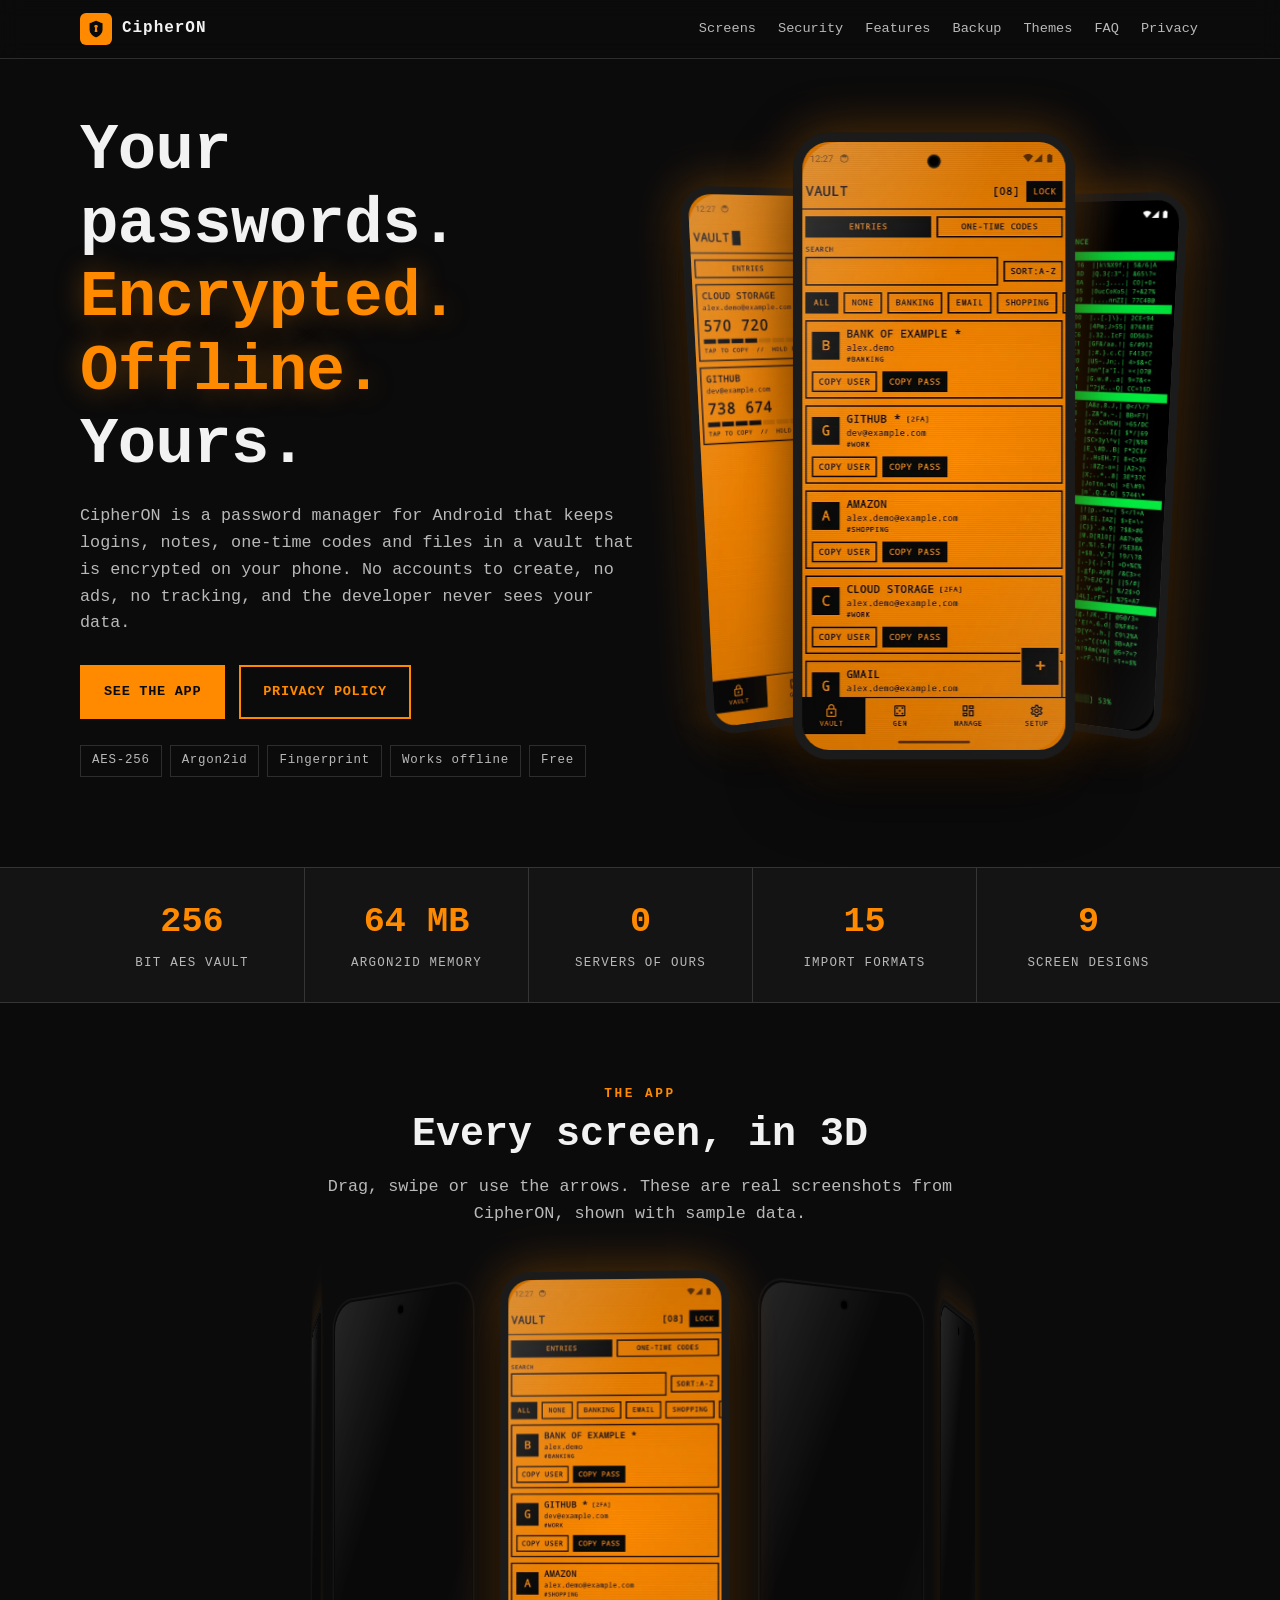
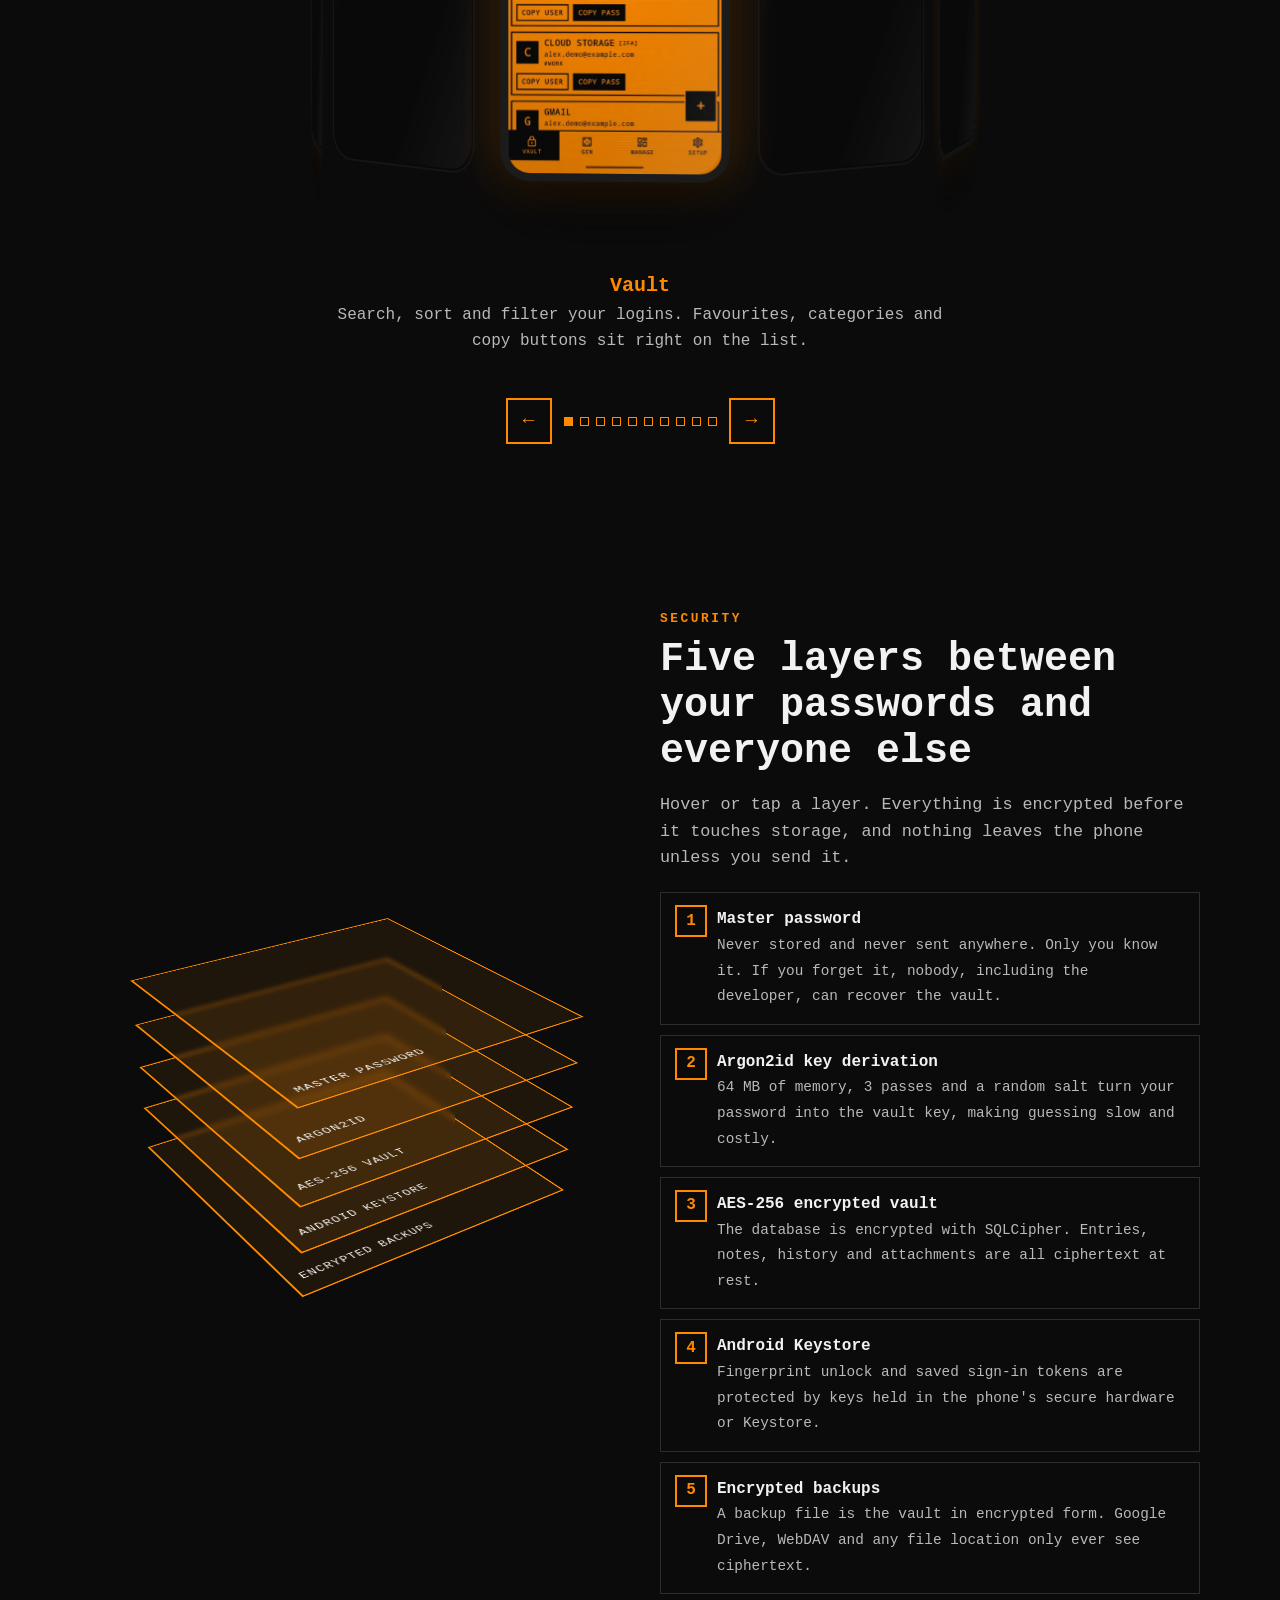
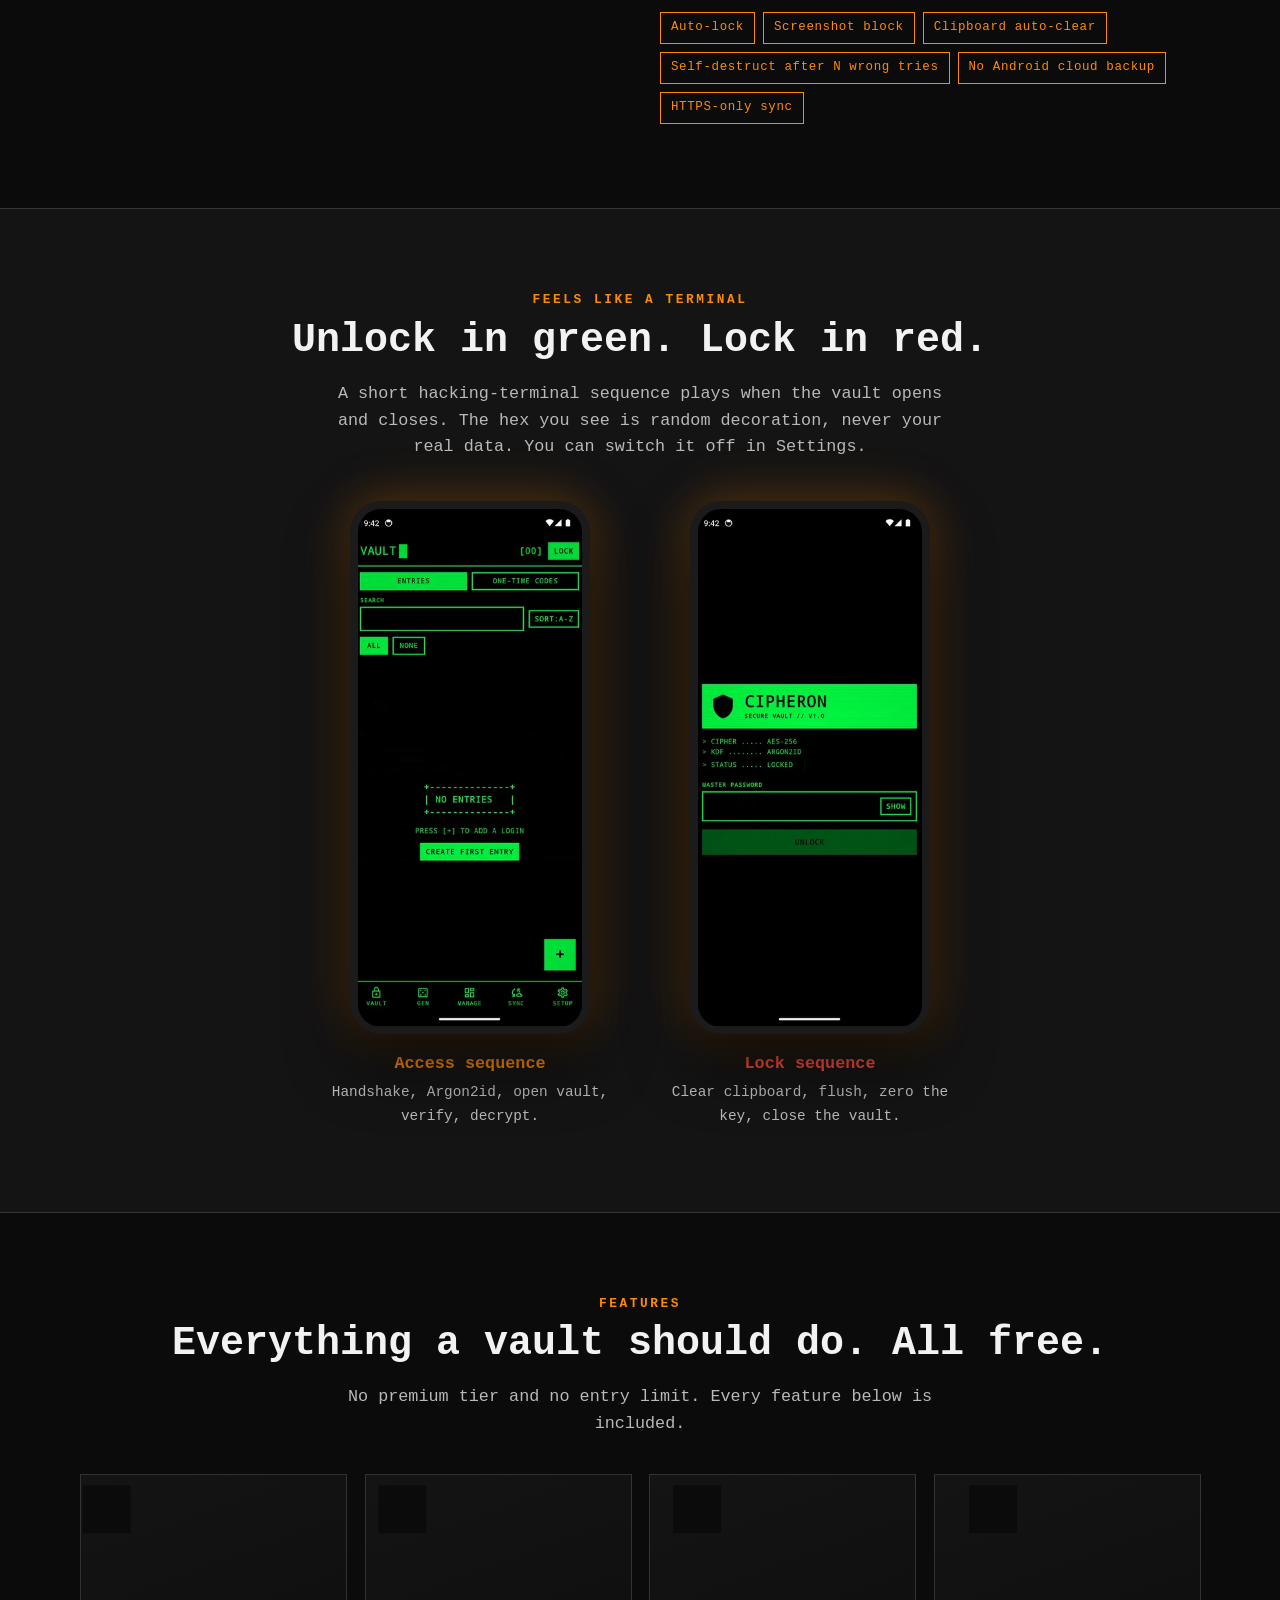
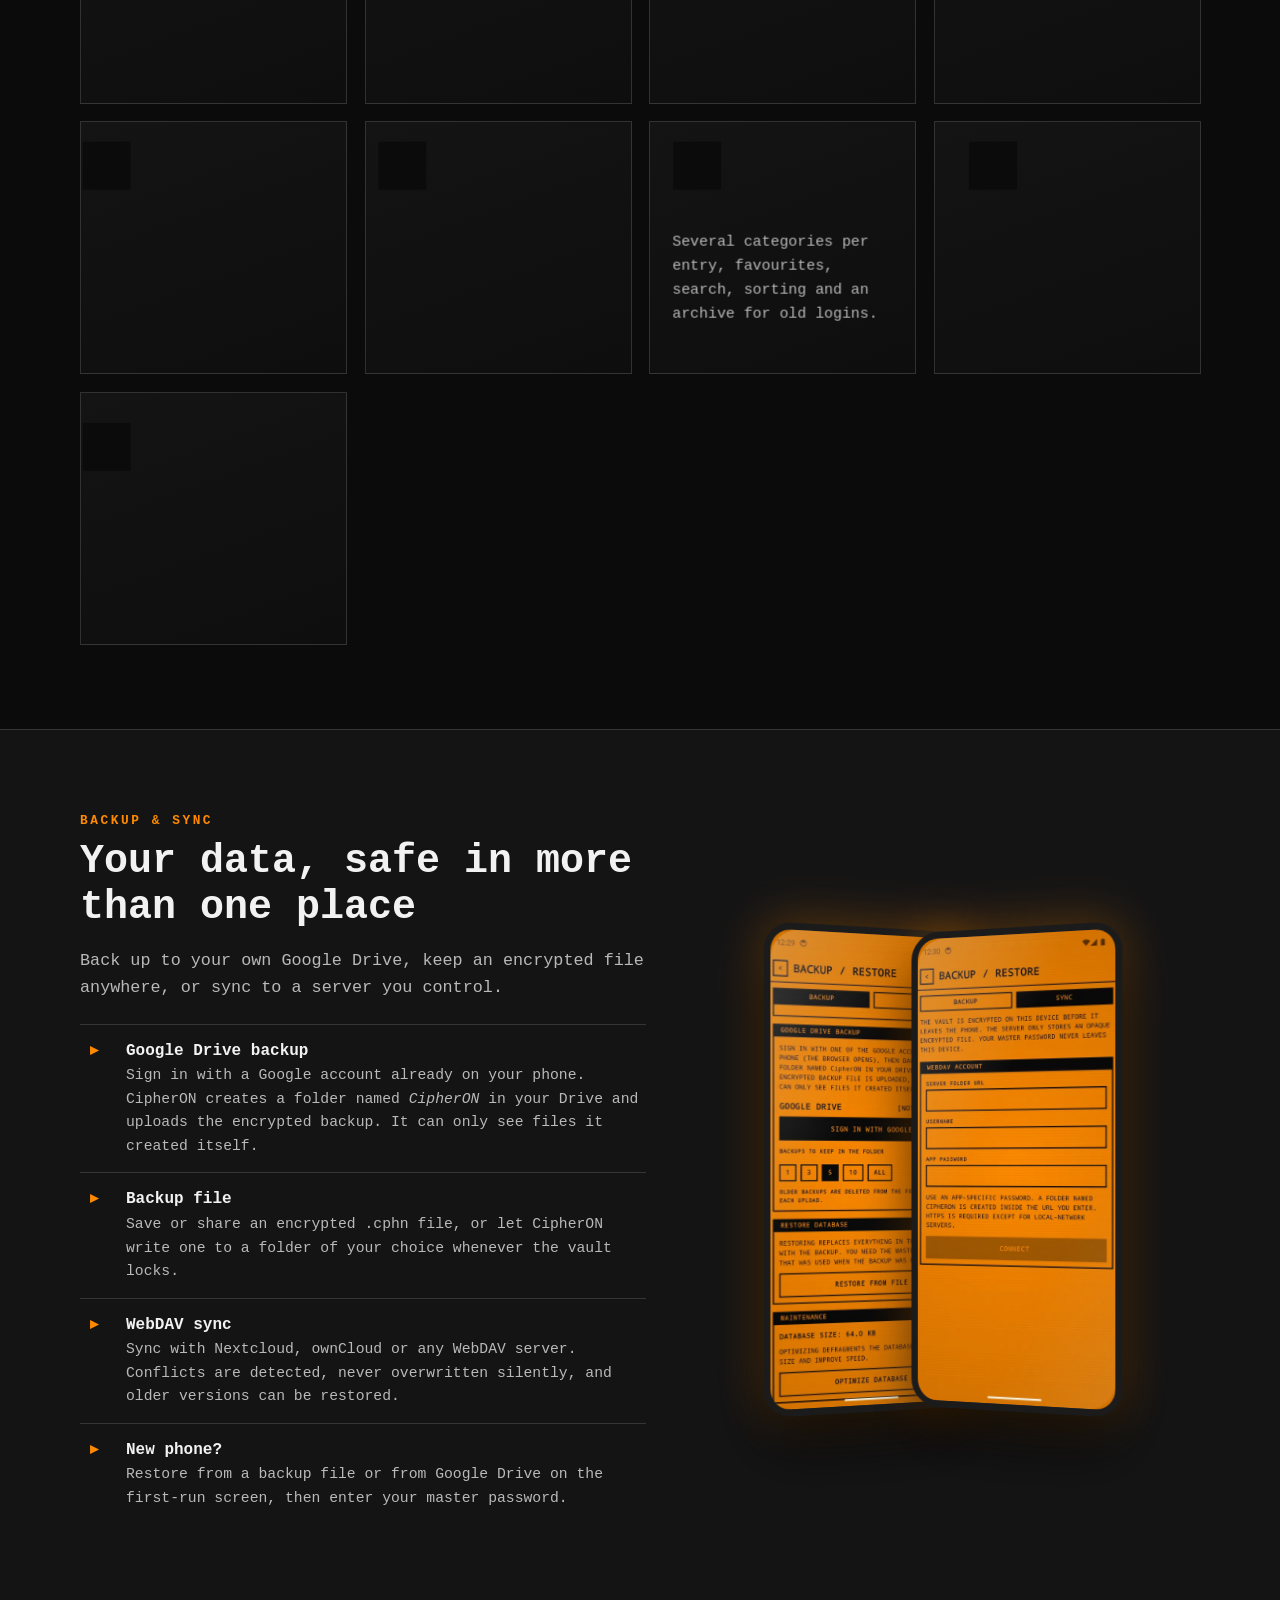
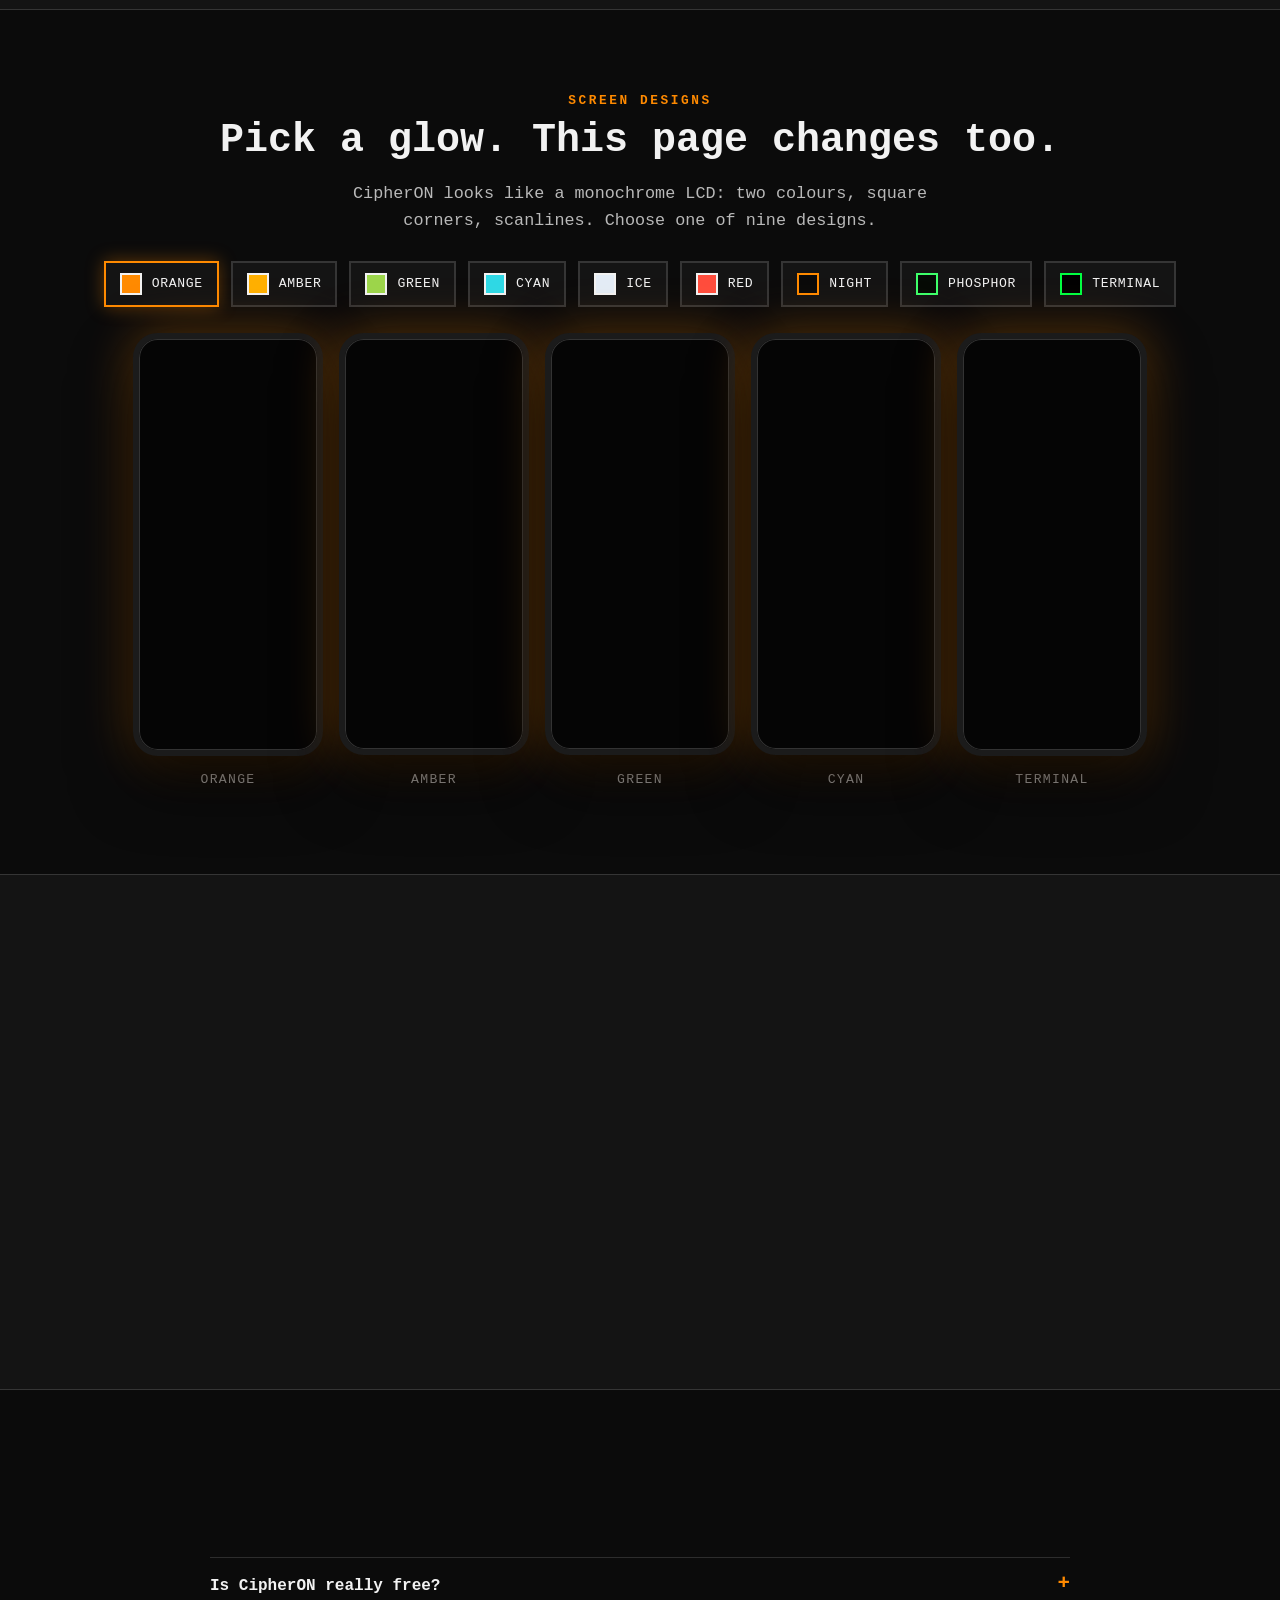
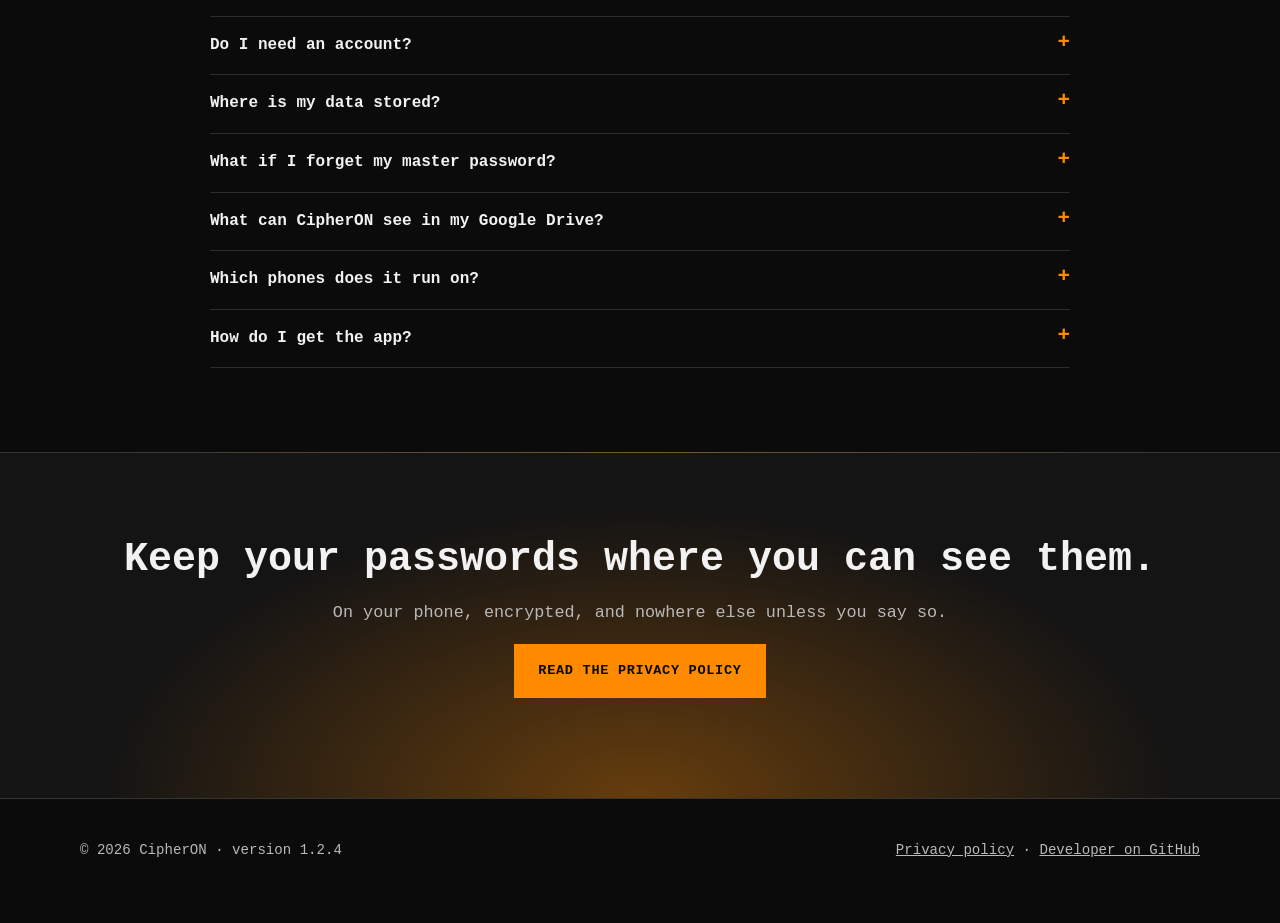
==== commit 43aee822: "Site fixes: carousel images, centred intro, hero spacing" ====
--- a/index.html
+++ b/index.html
@@ -80,16 +80,16 @@
 
     <div class="carousel" id="carousel" role="group" aria-roledescription="carousel" aria-label="App screenshots">
       <div class="ring" id="ring">
-        <div class="phone" data-t="Vault" data-d="Search, sort and filter your logins. Favourites, categories and copy buttons sit right on the list."><span class="cam"></span><img src="img/vault.webp" alt="Vault list with sample logins" loading="lazy" width="540" height="1200"></div>
-        <div class="phone" data-t="One-time codes" data-d="Live two-factor codes with a countdown. Tap to copy."><span class="cam"></span><img src="img/otp.webp" alt="One-time codes tab" loading="lazy" width="540" height="1200"></div>
-        <div class="phone" data-t="Entry details" data-d="Everything about a login in one view. Passwords stay masked until you choose to show them."><span class="cam"></span><img src="img/detail.webp" alt="Entry with username, password, website and one-time code" loading="lazy" width="540" height="1200"></div>
-        <div class="phone" data-t="Extra fields" data-d="Need a second username, a PIN or another website? Add as many as you like, each with its own label."><span class="cam"></span><img src="img/editor.webp" alt="Entry editor with extra username, PIN and website fields" loading="lazy" width="540" height="1200"></div>
-        <div class="phone" data-t="Generator" data-d="Strong passwords, passphrases and PINs, with a strength meter and presets."><span class="cam"></span><img src="img/generator.webp" alt="Password generator" loading="lazy" width="540" height="1200"></div>
-        <div class="phone" data-t="Statistics" data-d="Spot weak, reused and short passwords at a glance."><span class="cam"></span><img src="img/stats.webp" alt="Password statistics" loading="lazy" width="540" height="1200"></div>
-        <div class="phone" data-t="Manage" data-d="Categories, fields, archive, statistics, import/export and backup in one hub."><span class="cam"></span><img src="img/manage.webp" alt="Manage hub" loading="lazy" width="540" height="1200"></div>
-        <div class="phone" data-t="Google Drive backup" data-d="Back up your encrypted vault to a CipherON folder in your own Google Drive."><span class="cam"></span><img src="img/drive.webp" alt="Google Drive backup screen" loading="lazy" width="540" height="1200"></div>
-        <div class="phone" data-t="Sync" data-d="Optionally sync to your own WebDAV server, with conflict-safe versions."><span class="cam"></span><img src="img/sync.webp" alt="WebDAV sync screen" loading="lazy" width="540" height="1200"></div>
-        <div class="phone" data-t="Settings" data-d="Nine screen designs, auto-lock, biometrics, screenshot protection and more."><span class="cam"></span><img src="img/settings.webp" alt="Settings screen" loading="lazy" width="540" height="1200"></div>
+        <div class="phone" data-t="Vault" data-d="Search, sort and filter your logins. Favourites, categories and copy buttons sit right on the list."><span class="cam"></span><img src="img/vault.webp" alt="Vault list with sample logins" width="540" height="1200"></div>
+        <div class="phone" data-t="One-time codes" data-d="Live two-factor codes with a countdown. Tap to copy."><span class="cam"></span><img src="img/otp.webp" alt="One-time codes tab" width="540" height="1200"></div>
+        <div class="phone" data-t="Entry details" data-d="Everything about a login in one view. Passwords stay masked until you choose to show them."><span class="cam"></span><img src="img/detail.webp" alt="Entry with username, password, website and one-time code" width="540" height="1200"></div>
+        <div class="phone" data-t="Extra fields" data-d="Need a second username, a PIN or another website? Add as many as you like, each with its own label."><span class="cam"></span><img src="img/editor.webp" alt="Entry editor with extra username, PIN and website fields" width="540" height="1200"></div>
+        <div class="phone" data-t="Generator" data-d="Strong passwords, passphrases and PINs, with a strength meter and presets."><span class="cam"></span><img src="img/generator.webp" alt="Password generator" width="540" height="1200"></div>
+        <div class="phone" data-t="Statistics" data-d="Spot weak, reused and short passwords at a glance."><span class="cam"></span><img src="img/stats.webp" alt="Password statistics" width="540" height="1200"></div>
+        <div class="phone" data-t="Manage" data-d="Categories, fields, archive, statistics, import/export and backup in one hub."><span class="cam"></span><img src="img/manage.webp" alt="Manage hub" width="540" height="1200"></div>
+        <div class="phone" data-t="Google Drive backup" data-d="Back up your encrypted vault to a CipherON folder in your own Google Drive."><span class="cam"></span><img src="img/drive.webp" alt="Google Drive backup screen" width="540" height="1200"></div>
+        <div class="phone" data-t="Sync" data-d="Optionally sync to your own WebDAV server, with conflict-safe versions."><span class="cam"></span><img src="img/sync.webp" alt="WebDAV sync screen" width="540" height="1200"></div>
+        <div class="phone" data-t="Settings" data-d="Nine screen designs, auto-lock, biometrics, screenshot protection and more."><span class="cam"></span><img src="img/settings.webp" alt="Settings screen" width="540" height="1200"></div>
       </div>
     </div>
     <div class="cap" aria-live="polite"><h3 id="capT">Vault</h3><p id="capD"></p></div>
--- a/style.css
+++ b/style.css
@@ -38,7 +38,7 @@
 h2 .tag{display:block;font-size:.8rem;letter-spacing:.2em;color:var(--accent);margin-bottom:10px;text-transform:uppercase}
 .lead{color:var(--muted);max-width:62ch;font-size:1.05rem}
 .accent{color:var(--accent)}
-.center{text-align:center}.center .lead{margin-inline:auto}
+.center{text-align:center}.center .lead,.lead.center{margin-inline:auto;text-align:center}
 
 /* reveal on scroll */
 .rv{opacity:0;transform:translate3d(0,40px,0) rotateX(12deg);transition:opacity .8s ease,transform .8s cubic-bezier(.2,.7,.2,1)}
@@ -61,9 +61,9 @@
 .stage{perspective:1400px;height:640px;display:grid;place-items:center;position:relative}
 .stack{position:relative;width:100%;height:100%;transform-style:preserve-3d;transition:transform .15s ease-out}
 .stack .phone{position:absolute;left:50%;top:50%;animation:float 7s ease-in-out infinite}
-.stack .p1{--w:250px;margin:-278px 0 0 -125px;transform:translate3d(-150px,10px,-60px) rotateY(24deg) rotateZ(-3deg)}
+.stack .p1{--w:250px;margin:-278px 0 0 -125px;transform:translate3d(-128px,10px,-60px) rotateY(24deg) rotateZ(-3deg)}
 .stack .p2{--w:270px;margin:-300px 0 0 -135px;transform:translate3d(0,0,60px);animation-delay:-2s;z-index:3}
-.stack .p3{--w:250px;margin:-278px 0 0 -125px;transform:translate3d(150px,16px,-60px) rotateY(-24deg) rotateZ(3deg);animation-delay:-4s}
+.stack .p3{--w:250px;margin:-278px 0 0 -125px;transform:translate3d(128px,16px,-60px) rotateY(-24deg) rotateZ(3deg);animation-delay:-4s}
 @keyframes float{0%,100%{translate:0 0}50%{translate:0 -14px}}
 .floor{position:absolute;left:50%;bottom:20px;width:520px;height:60px;margin-left:-260px;background:radial-gradient(closest-side,rgba(255,138,0,.4),transparent);filter:blur(8px)}
 @media (max-width:900px){
@@ -95,7 +95,7 @@
 .carousel.drag{cursor:grabbing}
 .ring{position:absolute;left:50%;top:44%;width:0;height:0;transform-style:preserve-3d}
 .ring .phone{position:absolute;--w:230px;margin:-256px 0 0 -115px;backface-visibility:hidden;-webkit-backface-visibility:hidden;transition:filter .4s,opacity .4s}
-.ring .phone.dim{filter:brightness(.45) saturate(.7)}
+.ring .phone.dim{filter:brightness(.62) saturate(.8)}
 .cap{min-height:118px;text-align:center;max-width:620px;margin:6px auto 0}
 .cap h3{font-size:1.25rem;color:var(--accent);margin-bottom:6px}
 .cap p{margin:0;color:var(--muted)}
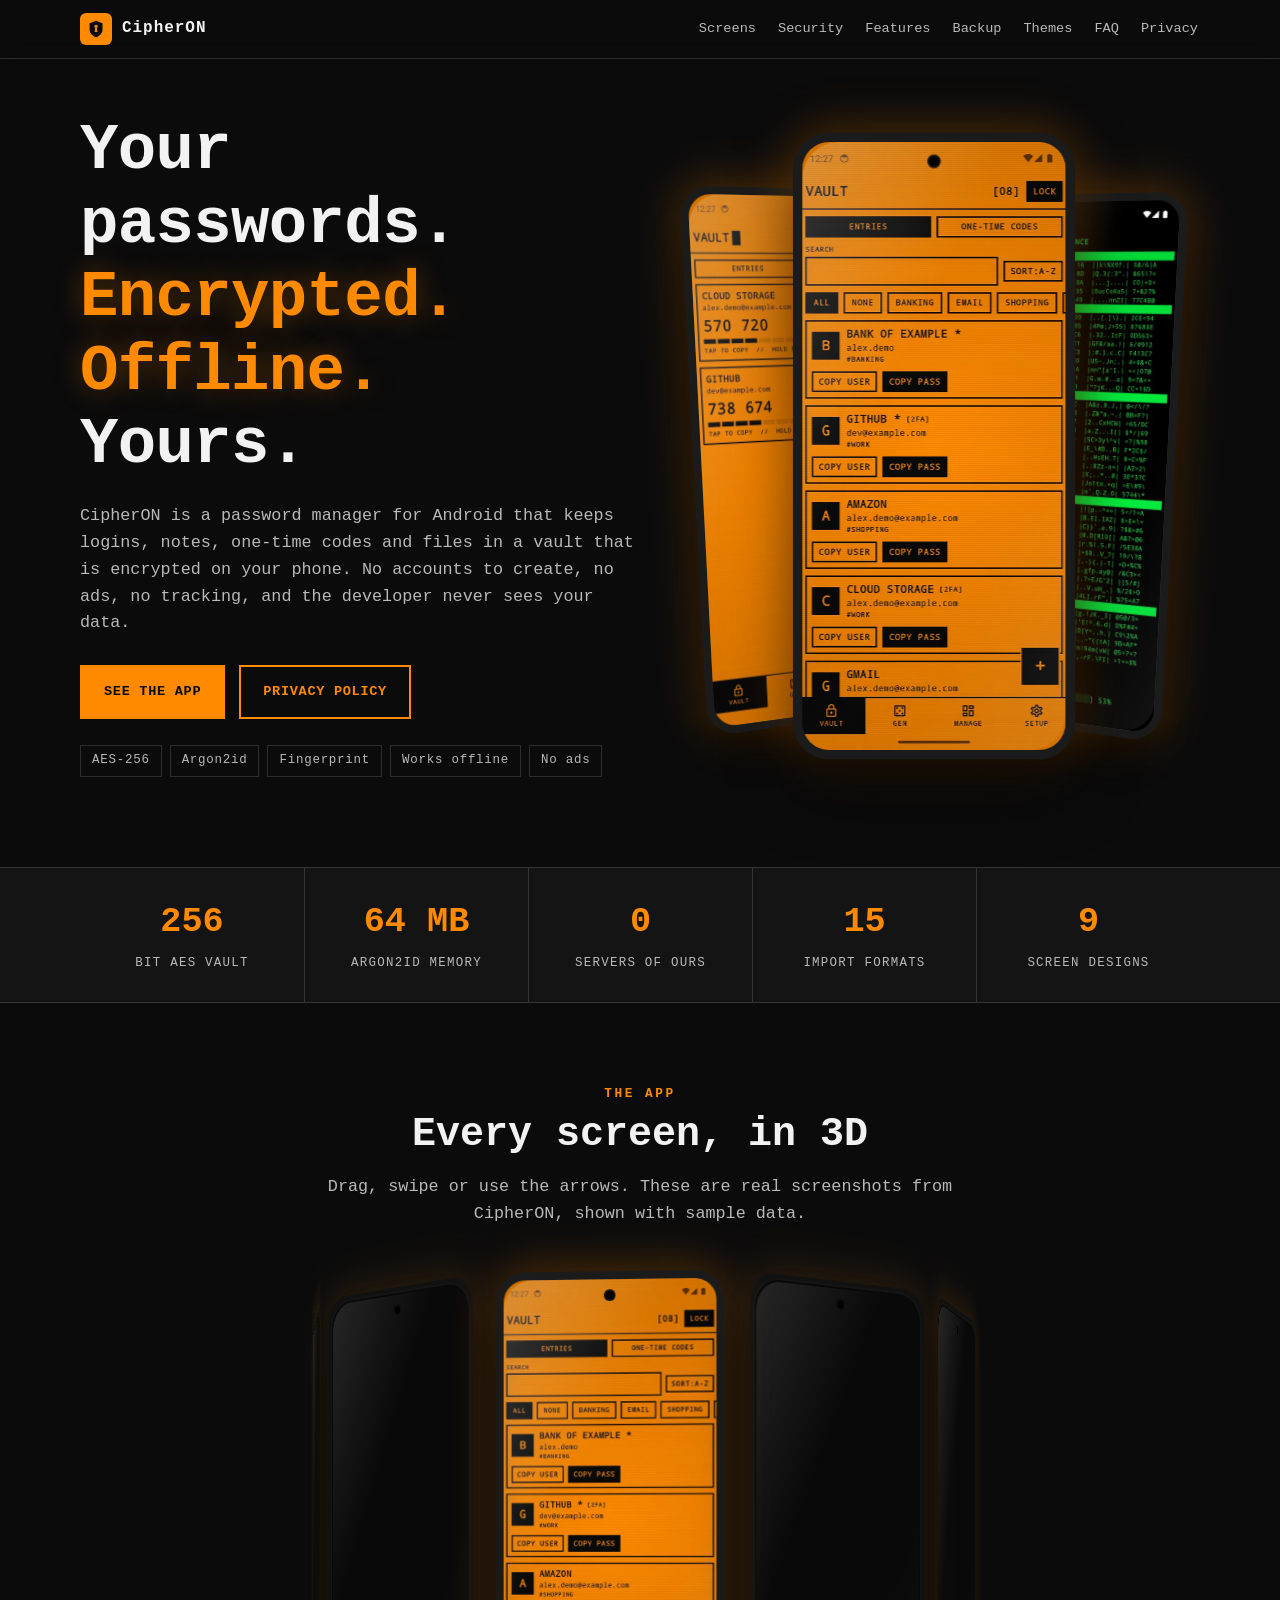
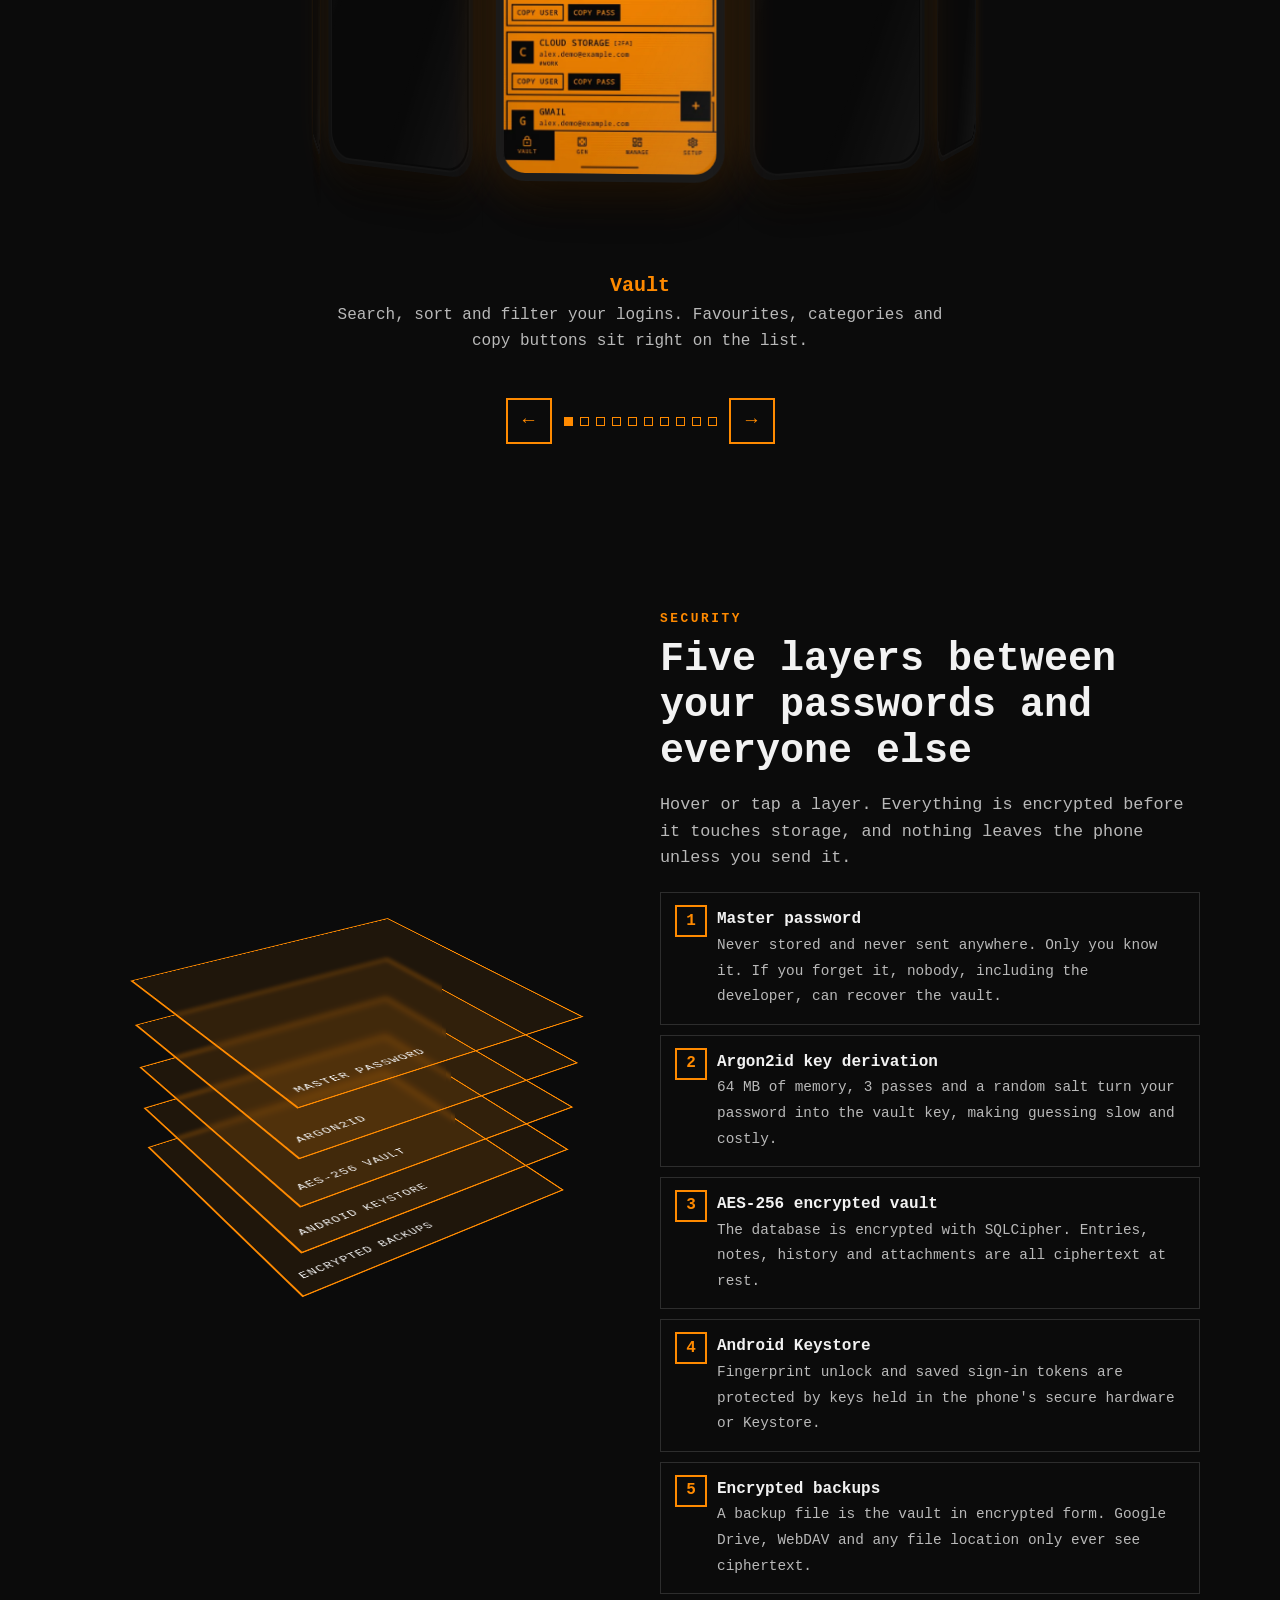
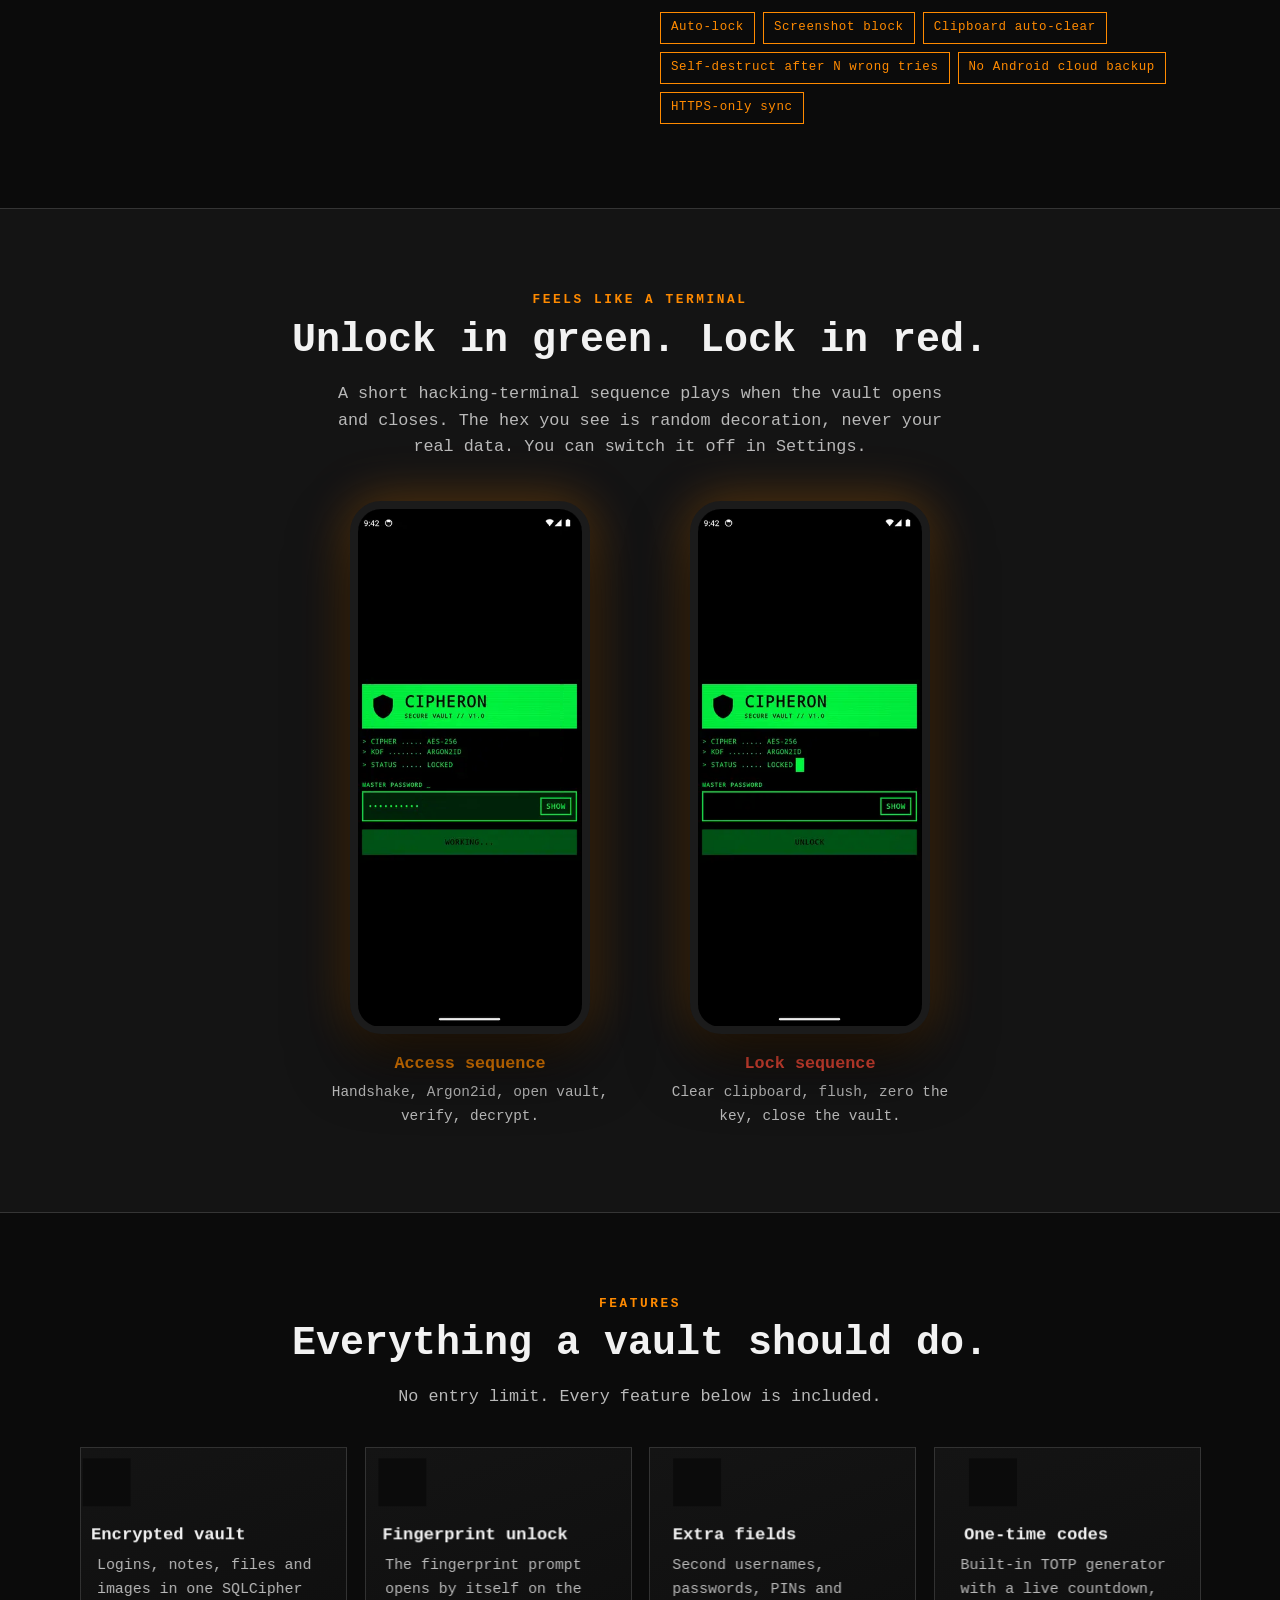
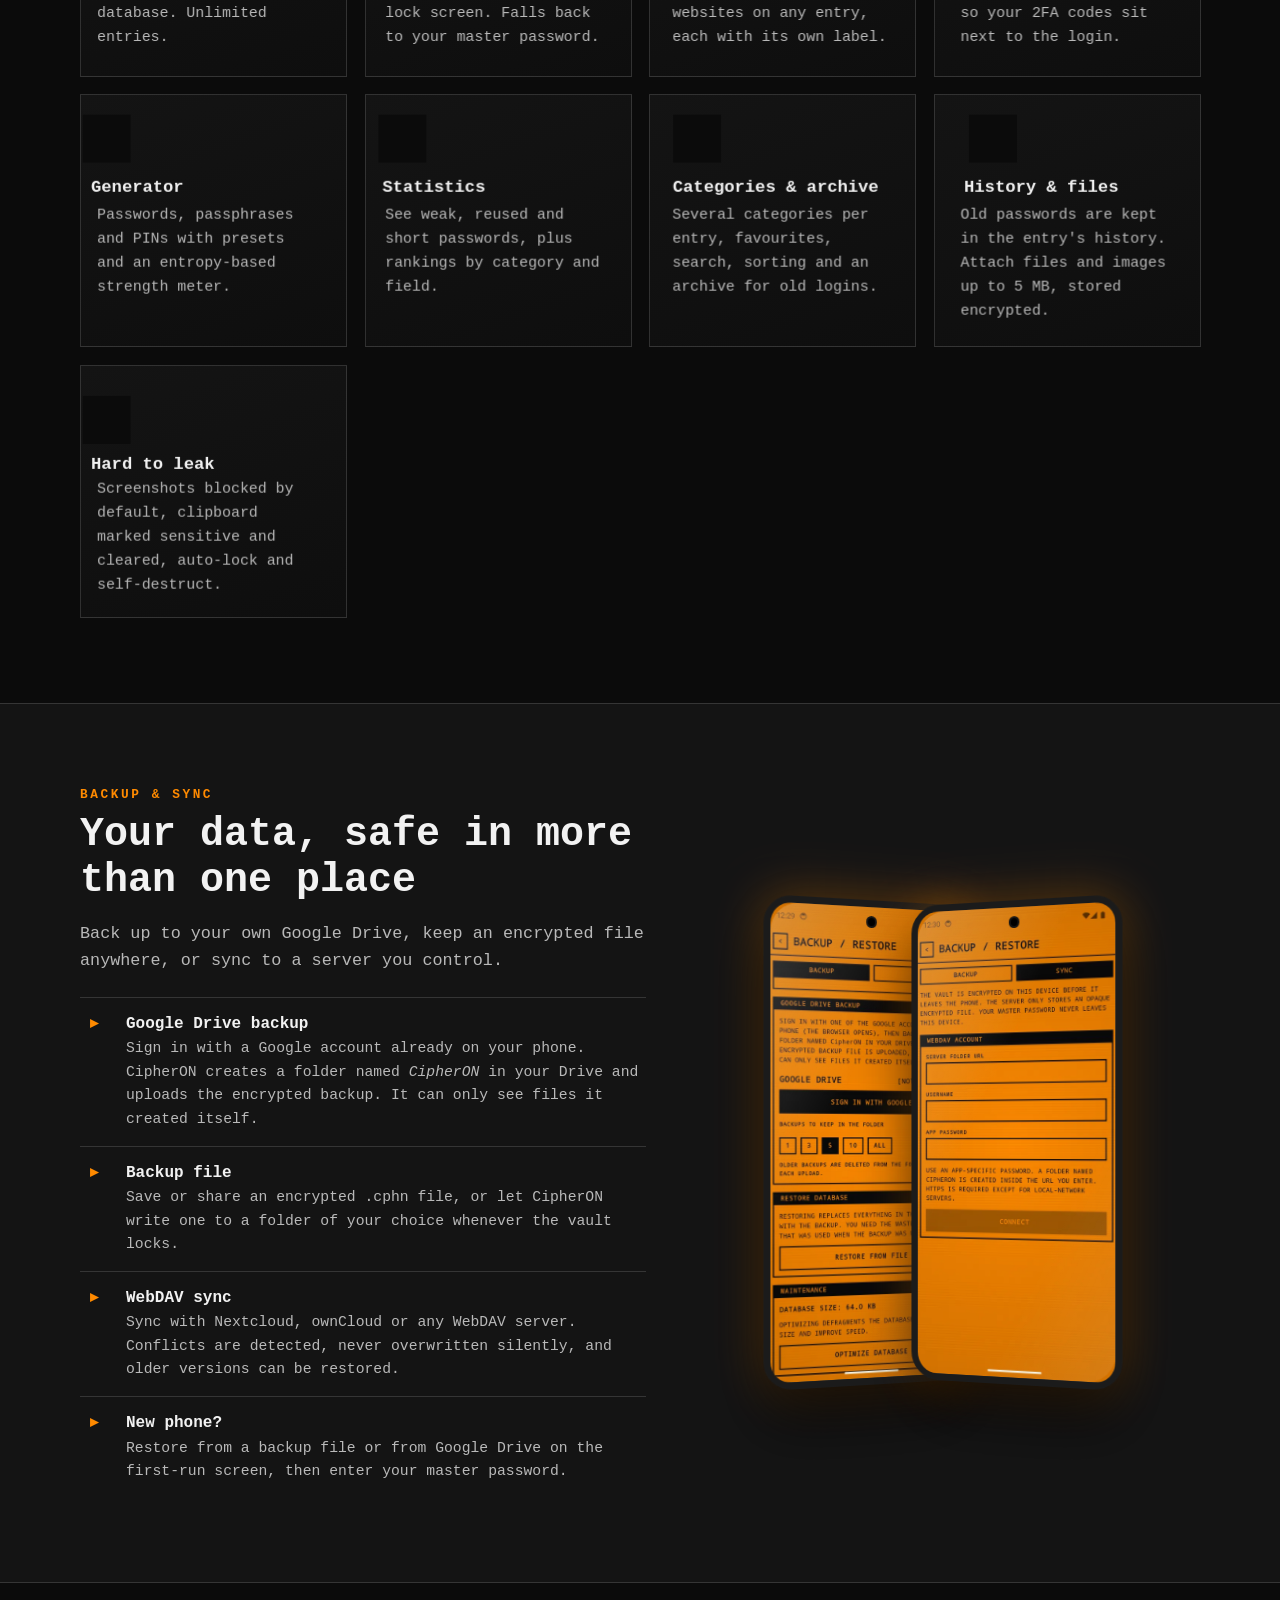
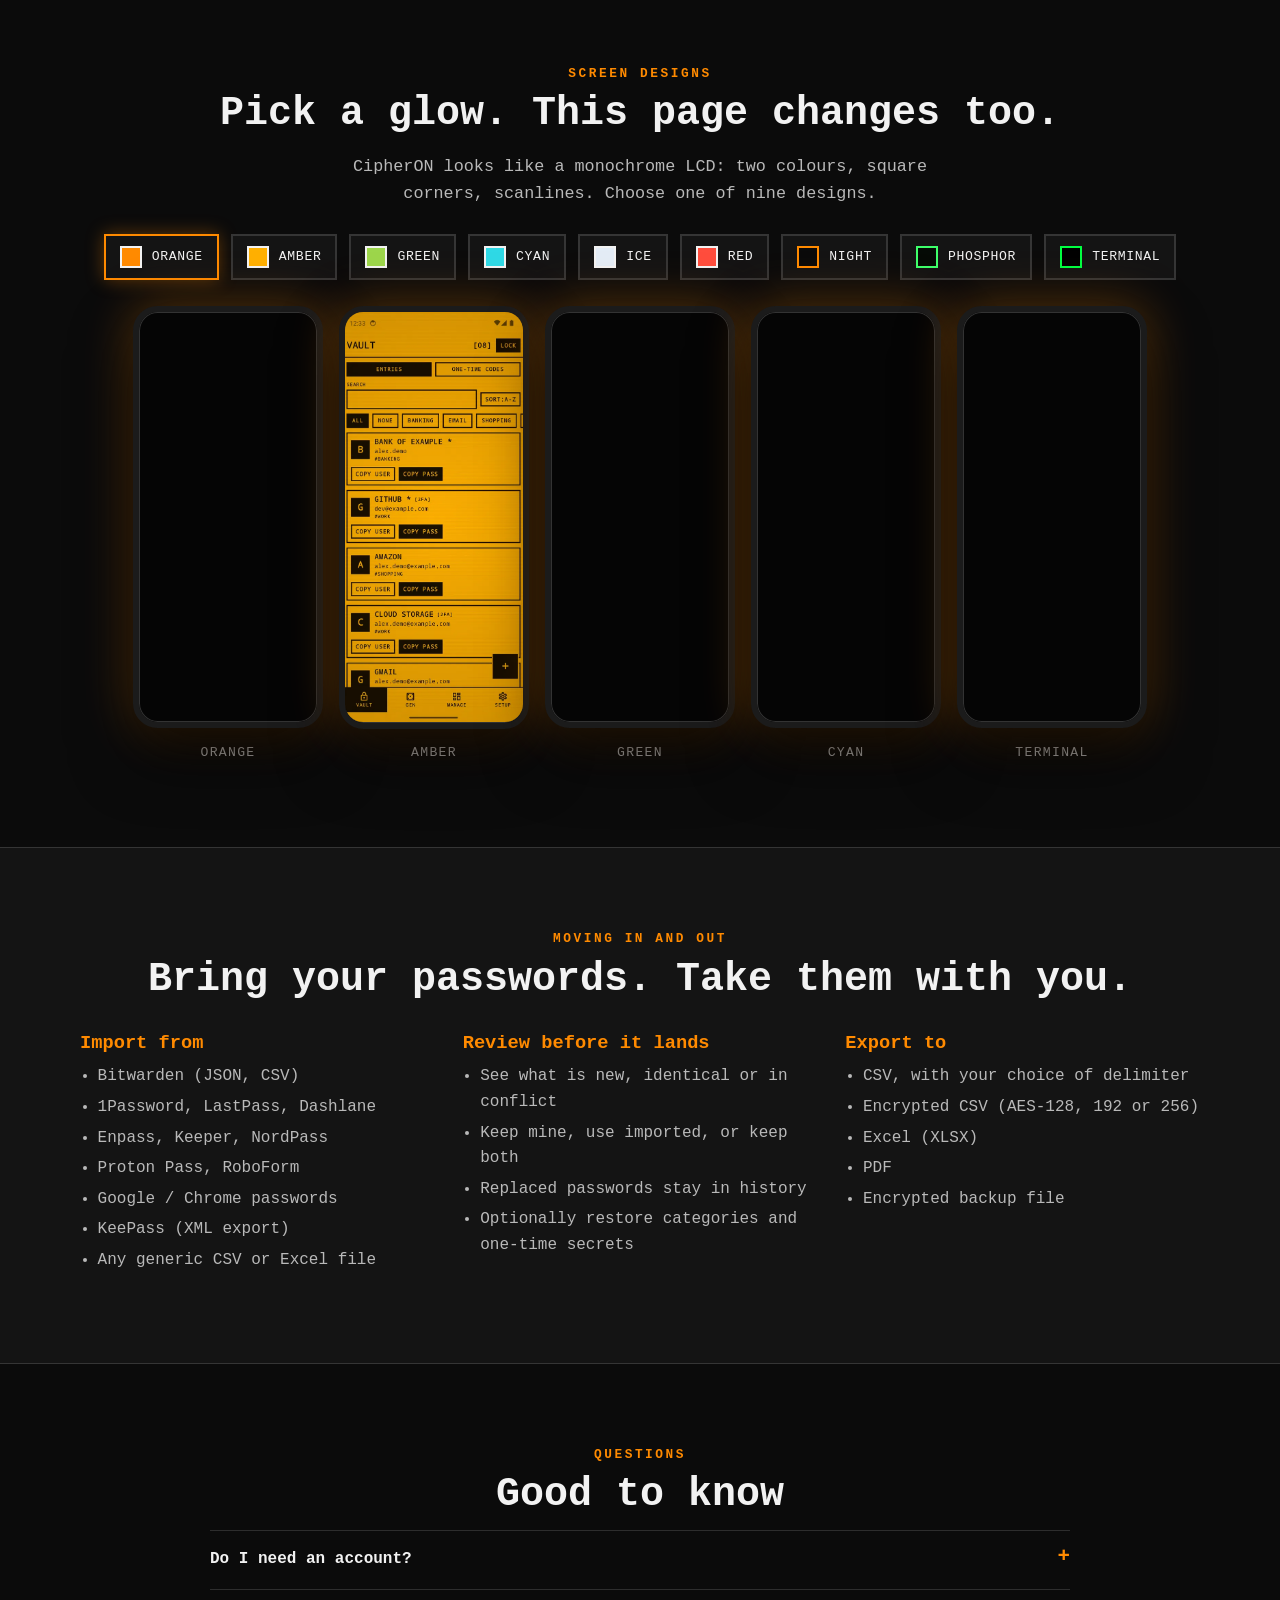
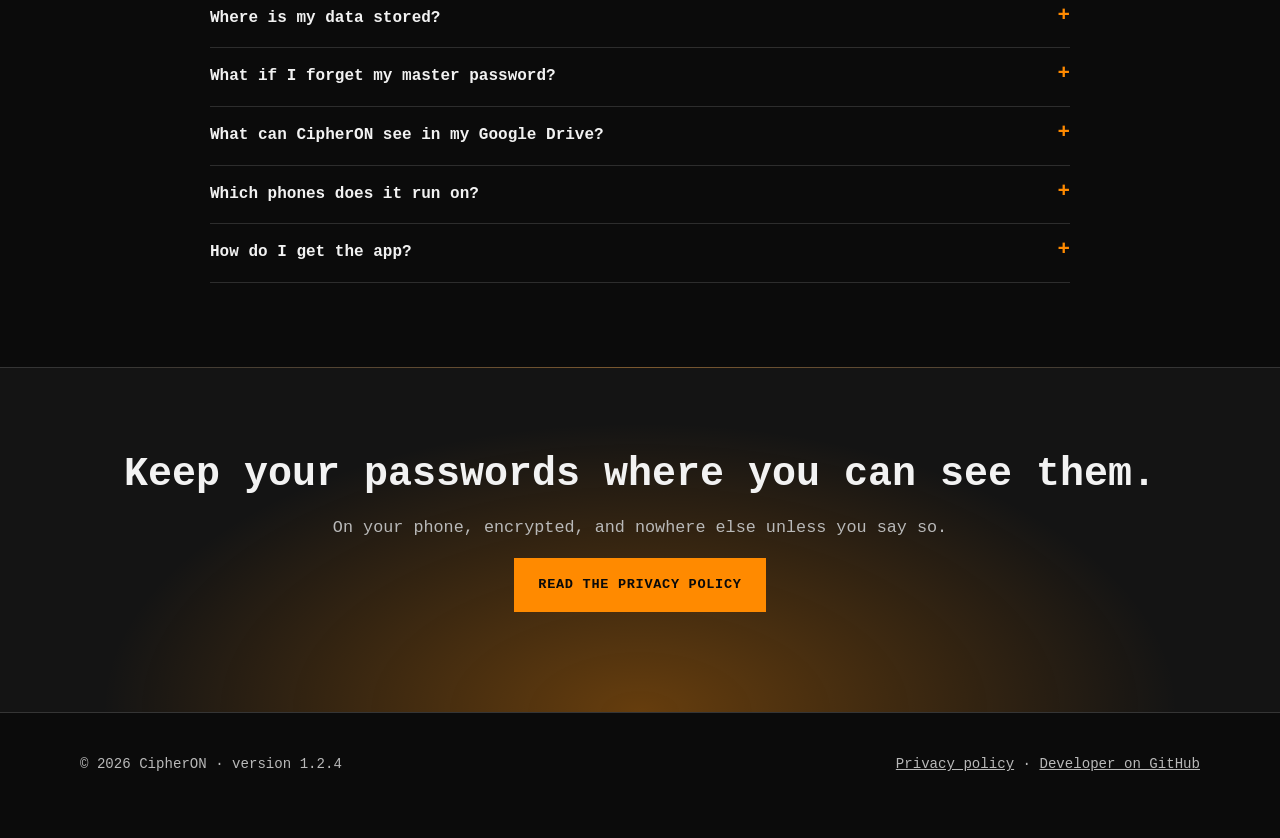
==== commit 9f656d3f: "Remove 'free' wording from the site" ====
--- a/index.html
+++ b/index.html
@@ -12,7 +12,7 @@
 <meta property="og:image" content="https://esw4.github.io/cipheron-site/logo.png">
 <link rel="stylesheet" href="style.css">
 <script type="application/ld+json">
-{"@context":"https://schema.org","@type":"SoftwareApplication","name":"CipherON","operatingSystem":"Android 8.0+","applicationCategory":"SecurityApplication","softwareVersion":"1.2.4","offers":{"@type":"Offer","price":"0","priceCurrency":"USD"},"description":"Offline-first encrypted password manager for Android."}
+{"@context":"https://schema.org","@type":"SoftwareApplication","name":"CipherON","operatingSystem":"Android 8.0+","applicationCategory":"SecurityApplication","softwareVersion":"1.2.4","description":"Offline-first encrypted password manager for Android."}
 </script>
 </head>
 <body>
@@ -47,7 +47,7 @@
       </div>
       <div class="badges" aria-label="Highlights">
         <span class="badge">AES-256</span><span class="badge">Argon2id</span><span class="badge">Fingerprint</span>
-        <span class="badge">Works offline</span><span class="badge">Free</span>
+        <span class="badge">Works offline</span><span class="badge">No ads</span>
       </div>
     </div>
     <div class="stage" aria-hidden="true">
@@ -152,8 +152,8 @@
 <!-- ================= FEATURES ================= -->
 <section id="features">
   <div class="wrap">
-    <h2 class="center rv"><span class="tag">Features</span>Everything a vault should do. All free.</h2>
-    <p class="lead center rv">No premium tier and no entry limit. Every feature below is included.</p>
+    <h2 class="center rv"><span class="tag">Features</span>Everything a vault should do.</h2>
+    <p class="lead center rv">No entry limit. Every feature below is included.</p>
     <div class="cards" id="cards">
       <article class="card rv" data-tilt><div class="ic"><svg viewBox="0 0 24 24"><rect x="4" y="10" width="16" height="11"/><path d="M8 10V7a4 4 0 018 0v3"/></svg></div><h3>Encrypted vault</h3><p>Logins, notes, files and images in one SQLCipher database. Unlimited entries.</p></article>
       <article class="card rv" data-tilt><div class="ic"><svg viewBox="0 0 24 24"><path d="M12 3a5 5 0 00-5 5v3H5v10h14V11h-2V8a5 5 0 00-5-5z"/></svg></div><h3>Fingerprint unlock</h3><p>The fingerprint prompt opens by itself on the lock screen. Falls back to your master password.</p></article>
@@ -231,7 +231,6 @@
   <div class="wrap" style="max-width:860px">
     <h2 class="center rv"><span class="tag">Questions</span>Good to know</h2>
     <div class="rv">
-      <details><summary>Is CipherON really free?</summary><p>Yes. There is no premium tier, no entry limit and no advertising. Every feature on this page is included.</p></details>
       <details><summary>Do I need an account?</summary><p>No. You create a master password on your phone and that is all. The optional Google Drive backup uses your own Google account, only if you choose to connect it.</p></details>
       <details><summary>Where is my data stored?</summary><p>In an encrypted database inside the app on your phone. The developer runs no servers for CipherON and receives no data. Backups go only where you send them.</p></details>
       <details><summary>What if I forget my master password?</summary><p>It cannot be recovered. The password is never stored, and the vault key is derived from it. Keep it safe, and keep an encrypted backup.</p></details>
--- a/style.css
+++ b/style.css
@@ -5,7 +5,8 @@
   --mono: ui-monospace,"SF Mono",Menlo,Consolas,"Liberation Mono",monospace;
 }
 *{box-sizing:border-box}
-html{scroll-behavior:smooth;-webkit-text-size-adjust:100%}
+html{scroll-behavior:smooth;-webkit-text-size-adjust:100%;overflow-x:hidden;overflow-x:clip}
+section{overflow-x:clip}
 body{margin:0;background:var(--bg);color:var(--fg);font:16px/1.6 var(--mono);overflow-x:hidden}
 img{max-width:100%}
 a{color:var(--accent)}
